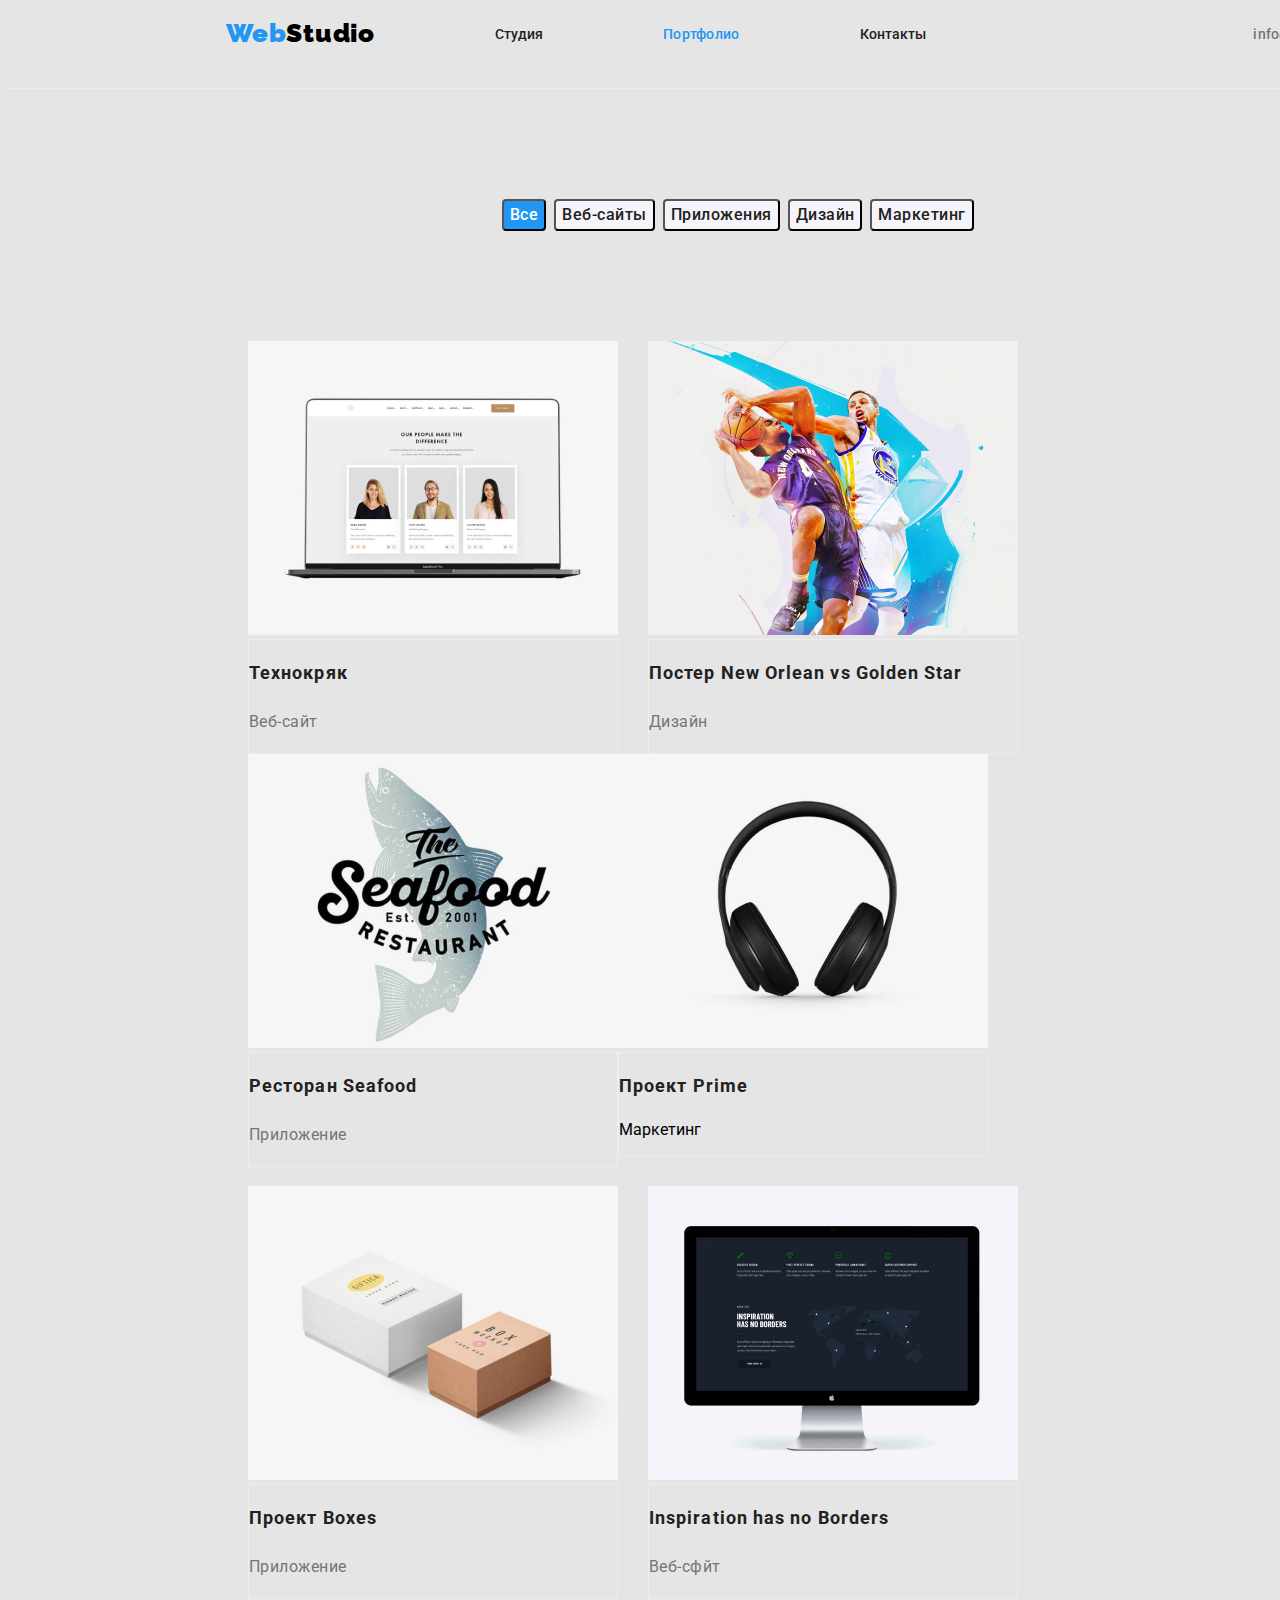
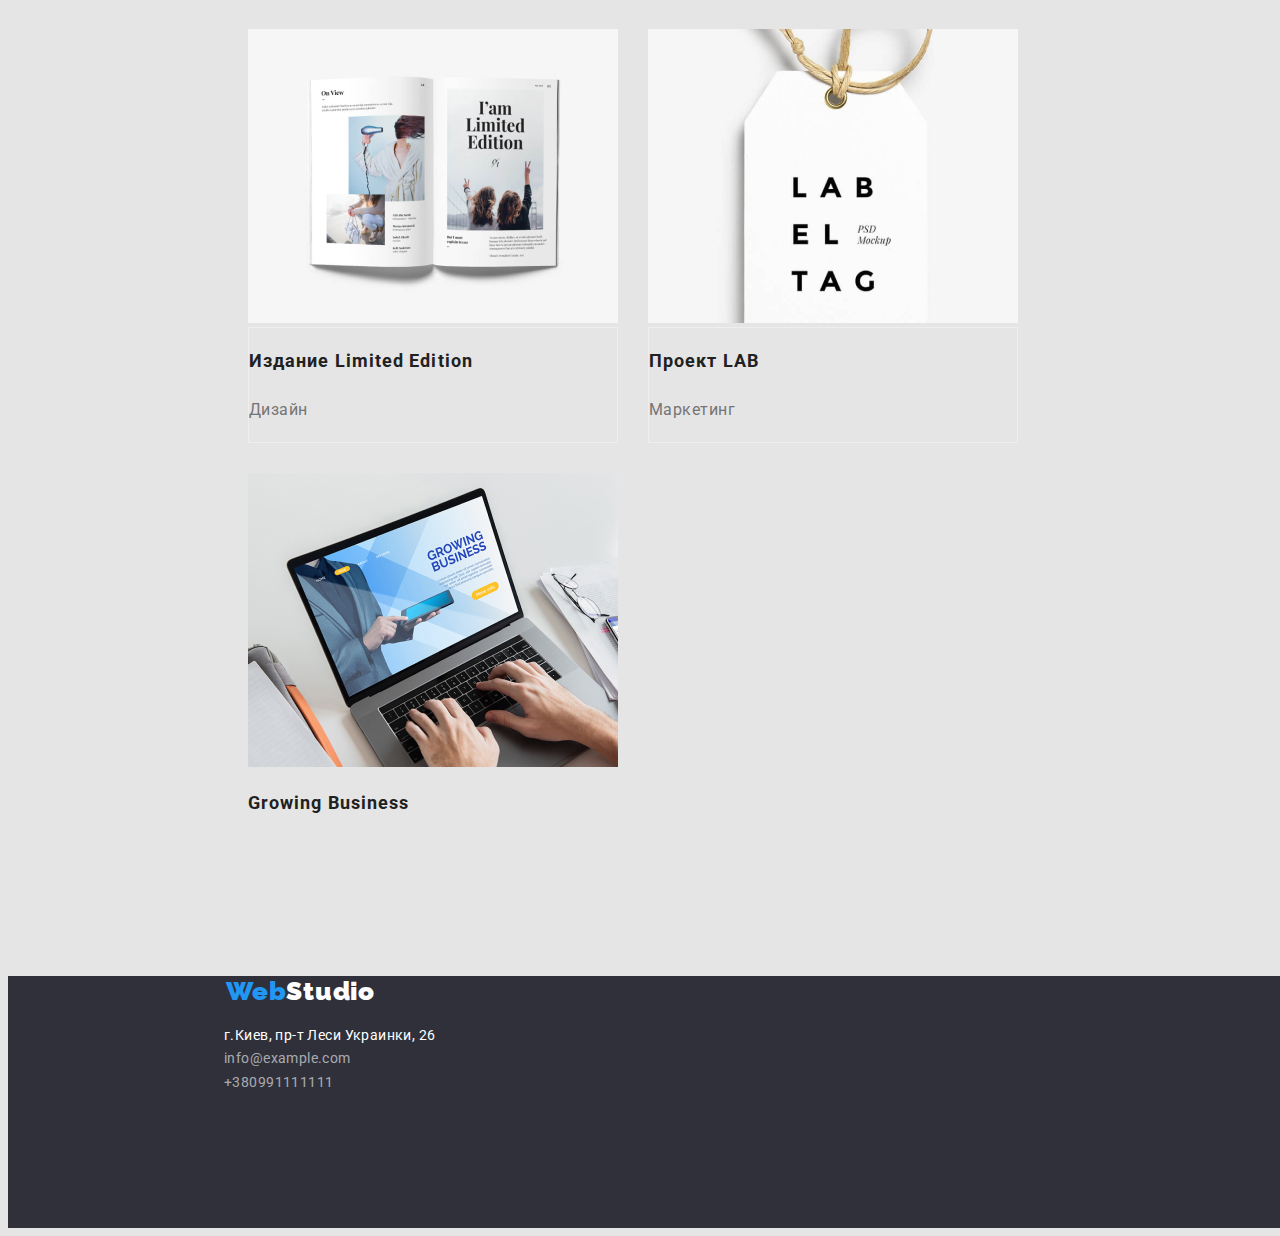
==== portfolio.html @ 3ad92742 "finish HW3" ====
<!DOCTYPE html>
<html lang="en">
<head>
    <meta charset="UTF-8">
    <meta http-equiv="X-UA-Compatible" content="IE=edge">
    <meta name="viewport" content="width=device-width, initial-scale=1.0">
    <title>portfolio</title>
    <link rel="stylesheet" href=https://cdnjs.com/libraries/modern-normalize> 
    <link rel="preconnect" href="https://fonts.gstatic.com">
    <link href="https://fonts.googleapis.com/css2?family=Raleway:wght@700&family=Roboto:wght@400;500;700;900&display=swap" rel="stylesheet">
    <link rel="stylesheet" href="css/style.css">
</head>
<body>
<header class="header-portfolio">
    <nav class="container main-nav">
    <a class="logo" href="index.html"> <span class="logo-blue">Web</span>Studio</a>
           
            <ul class="list">
                <li class="item"><a class="link" href="index.html">Студия</a>
                </li>
                <li class="item"><a class="link link-active" href="portfolio.html">Портфолио</a>
                </li>
                <li class="item"><a class="link" href="#">Контакты</a>
                </li>
            </ul>
            <ul class="contacts">
                <li class="item">
            <a class="link-grey" href="mailto:info@devstudio.com">info@devstudio.com</a><br>
        </li>
        <li class="item">
            <a class="link-grey" href="tel:+380961111111">+380961111111</a>
            </li>
            </ul>
        </nav>
</header>

<main>
 <section class="main-section">
        <ul class="btn-list">
            <li class="padding-item"><button class="btn-port-active" type="button">Все</button>
            </li>
            <li class="padding-item"><button class="btn-port" type="button">Веб-сайты</button>
            </li>
            <li class="padding-item"><button class="btn-port" type="button">Приложения</button>
            </li>
            <li class="padding-item"><button class="btn-port" type="button">Дизайн</button>
            </li>
            <li class="padding-item"><button class="btn-port" type="button">Маркетинг</button>
            </li>
        </ul>

        <!--Список однотипных элементов, фото с текстом-->
        <div class="flex-container">
        <ul class="flex-list">
            <li class="flex-item">
                <a href="#"><img src="images/project1.jpg" alt="Технокряк" width="370"></a>
                <div class="img-text">
                <h2 class="poster-name">Технокряк</h2>
                <p class="poster-desc">Веб-сайт</p>
              </div>
                </li>
            <li class="flex-item">
                <a href="#"><img src="images/project2.jpg" alt="Баскетбол" width="370"></a>
                 <div class="img-text">
                <h2 class="poster-name">Постер New Orlean vs Golden Star</h2>
                 <p class="poster-desc">Дизайн</p>
                </div> 
            </li>
            <li class="flex-item">
                <a href="#"><img src="images/project3.jpg" alt="Ресторан" width="370"></a>
                <div class="img-text">
                <h2 class="poster-name">Ресторан Seafood</h2>
                <p class="poster-desc">Приложение</p>
            </div>
            </li>
            <li class="flex-item">
                <a href="#"><img src="images/project4.jpg" alt="Прайм" width="370"></a>
               <div class="img-text">
                <h2 class="poster-name">Проект Prime</h2>
                <p clas="poster-desc">Маркетинг</p>
                </div>
            </li>
            <li class="flex-item">
                <a href="#"><img src="images/project5.jpg" alt="Ящики" width="370"></a>
                <div class="img-text">
                <h2 class="poster-name">Проект Boxes</h2>
                <p class="poster-desc">Приложение</p>
                </div>
            </li>
            <li class="flex-item">
                <a href="#"><img src="images/project6.jpg" alt="Вдохновление" width="370"></a>
                <div class="img-text">
                <h2 class="poster-name">Inspiration has no Borders</h2>
                <p class="poster-desc">Веб-сфйт</p>
                </div>
            </li>
            <li class="flex-item">
                <a href="#"><img src="images/project7.jpg" alt="Издание" width="370"></a>
                <div class="img-text">
                <h2 class="poster-name">Издание Limited Edition</h2>
                <p class="poster-desc">Дизайн</p>
                </div>
            </li>
            <li class="flex-item">
                <a href="#"><img src="images/project8.jpg" alt="Проект" width="370"></a>
                <div class="img-text">
                <h2 class="poster-name">Проект LAB</h2>
                <p class="poster-desc">Маркетинг</p>
            </div>
            </li>
            <li class="flex-item">
                <a href="#"><img src="images/project9.jpg" alt="Бизнес" width="370"></a>
                <div class="img-item">
                <h2 class="poster-name">Growing Business</h2>
            </div>
            </li>

        </ul>
        </div>
    </section>
</main>

<footer class="footer">
    <a class="logo" href="index.html"><span class="logo-blue">Web</span><span class="studio">Studio</span></a>
    <address>
    <ul class="footer-list">
        <li><a class="address" target="_blank" href="https://goo.gl/maps/M211C4r4D3SkxWqD8">г.Киев, пр-т Леси Украинки, 26</a></li>
        <li><a class="mail" href="mailto:info@example.com">info@example.com</a></li>
        <li><a class="tele" href="tel:+380991111111">+380991111111</a></li>
    </ul>
    </address>
</footer>
    
</body>
</html>
---- css/style.css ----
body {
   background: #e5e5e5; 
   color:black;
   font-family: Roboto;
}
.header, .header-portfolio {
   width: 1600px;
    height: 80px;
   left: 0;
   top: 0;
}
.main-nav {
   display: flex;
   align-items: center;
}
.container {
   
   width: 1600px;
}



.logo-blue {
font-family: Raleway;
color: #2196F3;
font-weight: 900;
font-size: 26px;
letter-spacing: 0.03em;
line-height: 1.2;
list-style: none;


}

.logo, .logo-footer {
font-family: Raleway;
color: black;
font-weight: 900;
font-size: 26px;
letter-spacing: 0.03em;
line-height: 1.2;
margin-left: 218px;
}
.logo-footer {
   padding-top: 60px;
}

/*стили для сылок*/

* li, a  {
   list-style: none;
   text-decoration: none;
}
.list {
   display: flex;
   
}
.list .item:not(:last-child) {
   margin-right: 40px;
}
.link {
   font-family: Roboto;
   font-style: normal;
   font-weight: 500;
   font-size: 14px;
   line-height: 16px;
   letter-spacing: 0,02em;
   color: #212121;
   padding-left: 80px;
}
.link-active {
   font-family: Roboto;
   font-style: normal;
   color: #2196F3;
   letter-spacing: 0.02em;
   font-weight: 500;
   font-size: 14px;
   list-style: none;
}
.link:hover {
   color: #2196F3;
}
.link-grey {
   font-family: Roboto;
   font-style: normal;
   font-weight: 500;
   color: #757575;
   letter-spacing: 0.02em;
   line-height: 1.2em;
   font-weight: 500;
   font-size: 14px;
   list-style: none;
   
}


.link-grey:hover {
   color: #2196F3;
   
}
.contacts {
   display: flex;
   margin-left: auto;
  
}
.contacts .item + .item {
   margin-left: 50px;
}

/*main section webstudio*/

.hero {
   background: #2F303A;
   
   width: 1600px;
   left: 0px;
   top: 80px;
}
.hero-text {
   font-weight: 900;
   color: #fff;
   letter-spacing: 0.06em;
   text-transform: uppercase;
   line-height: 1.4;
   text-align: center;
   font-weight: 900;
   font-size: 44px;
}
.button {
   background: #2196F3;
   color: #fff;
   padding: 0;
   margin-left: 700px;
   text-align: center;
   letter-spacing: 0.06em;
   line-height: 1.9;
   font-weight: 900;
   font-size: 16px;
   border-radius: 4px;
   
}
.button:hover {
   color:#2196F3;
}
//*middle section*//

.middle-section {
   width: 1200px;
   padding: 94px 94px;
    margin-left: 200px;;
   margin-right: 200px;
   
   
}
.hide-text {
   display: none;
}
.middle-list {
   display: flex;
   margin-left: 200px;
   margin-right: 200px;
   padding-top: 94px;
   padding-bottom: 94px;
}
.midle-list.item:not(:last-child) {
   margin-right: 30px;
}
.text-list {
   color: #212121;
   line-height: 1.1;
   letter-spacing: 0.03em;
   font-weight: 900;
   font-size: 14px;
   text-transform: uppercase;
}
.grey-text {
   color: #757575;
   line-height: 1.7;
   font-weight: 400;
   letter-spacing: 0.03em;
   font-size: 14px;
   text-align: left;
}
//*What we do section*//

.what-we-do {
   width: 1200px;
   padding-top: 94px;
   padding-bottom: 94px;
   margin-left: 200px;
   margin-right: 200px;
}
.what-we-do-list {
   display: flex;
   width: 1200px;
   margin-left: 200px;
   margin-right: 200px;
   
   
}
.item {
   margin-right: 30px;
}

.h2-description {
   color: #212121;
   text-align: center;
   line-height: 1.2;
   letter-spacing: 0.03em;
   font-weight: 900;
   font-size: 36px;
   padding-top: 94px;
}
/*our team*/

.our-team {
   background: #f5f4f5;
   width: 1600px;
   margin: 0;
   padding-top: 94px;
   padding-bottom: 94px;
}
.h2-description {
   padding-bottom: 50px;
}
.last-list {
   display: flex;
   width: 1200px;
   margin-left: 200px;
   margin-right: 200px;
   padding-bottom: 94px;
   padding-top: 94px; 
}
.worker-name {
   color: #212121;
   text-align: center;
   line-height: 1.2;
   letter-spacing: 0.03em;
   font-weight: 500;
   font-size: 16px;
}
.grey-prof {
   color:#757575;
   font-weight: 400;
   text-align: center;
   line-height: 1.2;
   letter-spacing: 0.03em;
   font-size: 16px;
}

/*footer*/

.footer {
 background: #2F303a;
 padding-left: 0;
 width: 1600px;
 height: 252px;
}
   
   .footer-list {
      width: 230px;
      padding-left: 216px;
 }

.logo-footer {
   padding-top: 60px;
}
 .studio {
    padding-top: 60px;
   color: #fff;
}
.address {
   font-family: Roboto;
   font-style: normal;
   font-weight: 400;
   color: #fff;
   line-height: 1.7;
   letter-spacing: 0.03em;
   font-size: 14px;
}
.mail {
   font-family: Roboto;
   font-style: normal;
   font-weight: 400;
   font-size: 14px;
   line-height: 1.7;
   letter-spacing: 0.03em;
   color: rgba(255, 255, 255, 0.6);
}
.tele {
      font-family: Roboto;
      font-style: normal;
      font-weight: 400;
      font-size: 14px;
      line-height: 1.7;
      letter-spacing: 0.03em;
      color: rgba(255, 255, 255, 0.6);
   }
.address:hover, .mail:hover, .tele:hover {
   color:#2196F3;
}

 

/*Portfolio styles*/

.header-portfolio {
   width: 1600px;
   border-bottom: 1px solid #ECECEC;
}

//*Main section*//

.main-section {
   width: 1200px;
   padding-left: 200px;
   padding-right: 200px;
   padding-top: 94px;
   margin-left: auto;
   margin-right: auto;
}
.btn-list {
   display: flex;
   width: 611px;
   padding-top: 94px;
   padding-left: 494px;
  
}
   
.padding-item {
   margin-right: 8px;
   
   
}
   
.btn-port {
   font-family: Roboto;
   font-style: normal;
   background: #F5F4FA;
   color: #212121;
   font-weight: 500;
   font-size: 16px;
   line-height: 1.6;
   text-align: center;
   letter-spacing: 0.03em;
   border-radius: 4px;
   border-collapse: collapse;
   cursor: pointer;
}

.btn-port:hover {
   background: #2196F3;
   color:#fff;
   cursor: pointer;
}
   
.btn-port-active {
   font-family: Roboto;
   font-style: normal;
   background: #2196F3;
   color: #fff;
   text-align: center;
   font-style: normal;
   font-weight: 500;
   font-size: 16px;
   line-height: 1.6;
   letter-spacing: 0.03em;
   border-radius: 4px;
   border-collapse: collapse;
   cursor: pointer;
}

//*flex-container*//

.flex-container {
   width: 1200 px;
   padding-top: 94px;
   padding-bottom: 94px;
   margin-left: auto;
   margin-right: auto;
}
.flex-list {
   display: flex;
   flex-wrap: wrap;
   padding-top: 94px;
   padding-bottom: 94px;
   margin-left: 200px;
   
}
   

.flex-item {
   margin-right: 30px;
   margin-bottom: 30px;

}
.flex-item:nth-child(3n) {
   margin-right: 0;
}
.flex-item:nth-child(-n + 3) {
   margin-bottom: 0;
}
.img-text {
   border: 1px solid #EEE;
   padding-top: 0;
}
.poster-name {
   font-family: Roboto;
   font-weight: bold;
   font-size: 18px;
   line-height: 2;
   letter-spacing: 0.06em;
   color: #212121;
}
.poster-desc {
   font-family: Roboto;
   font-weight: normal;
   font-size: 16px;
   line-height: 1.9;
   letter-spacing: 0.03em;
   color: #757575;
}
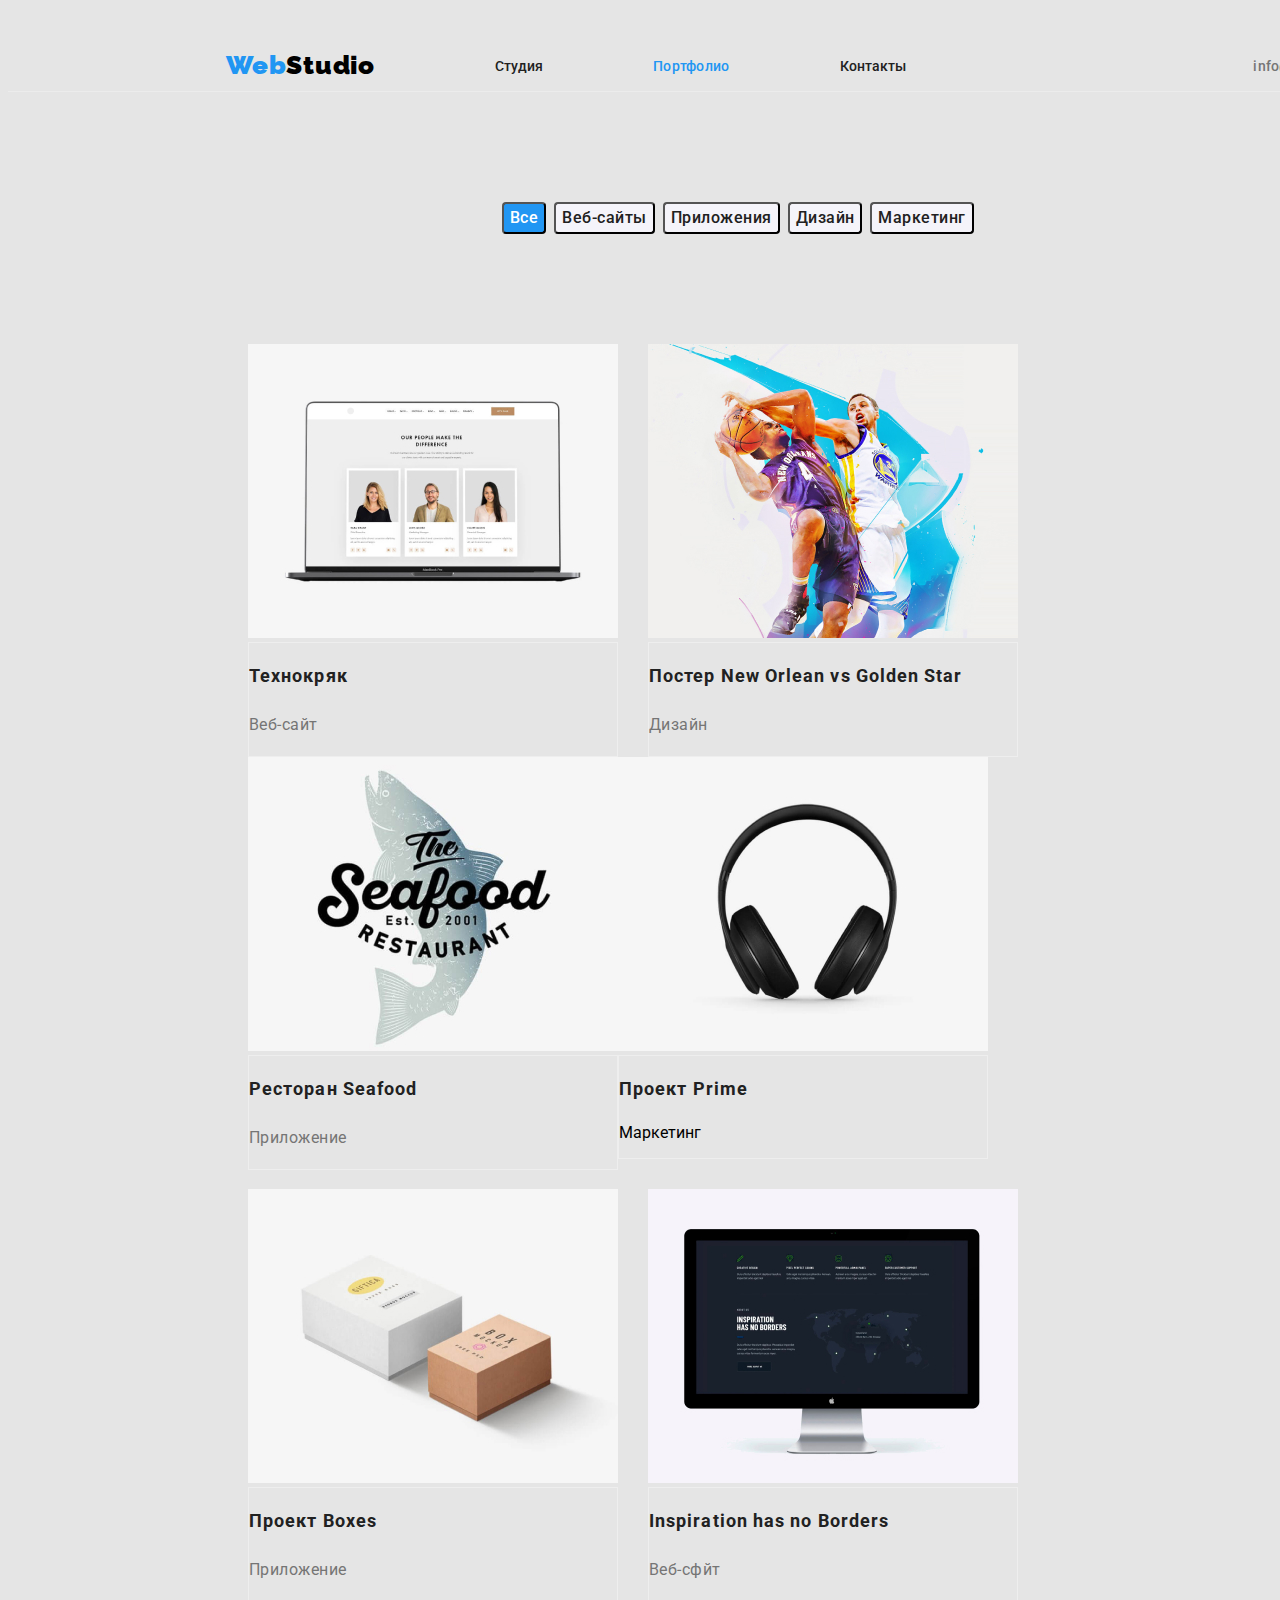
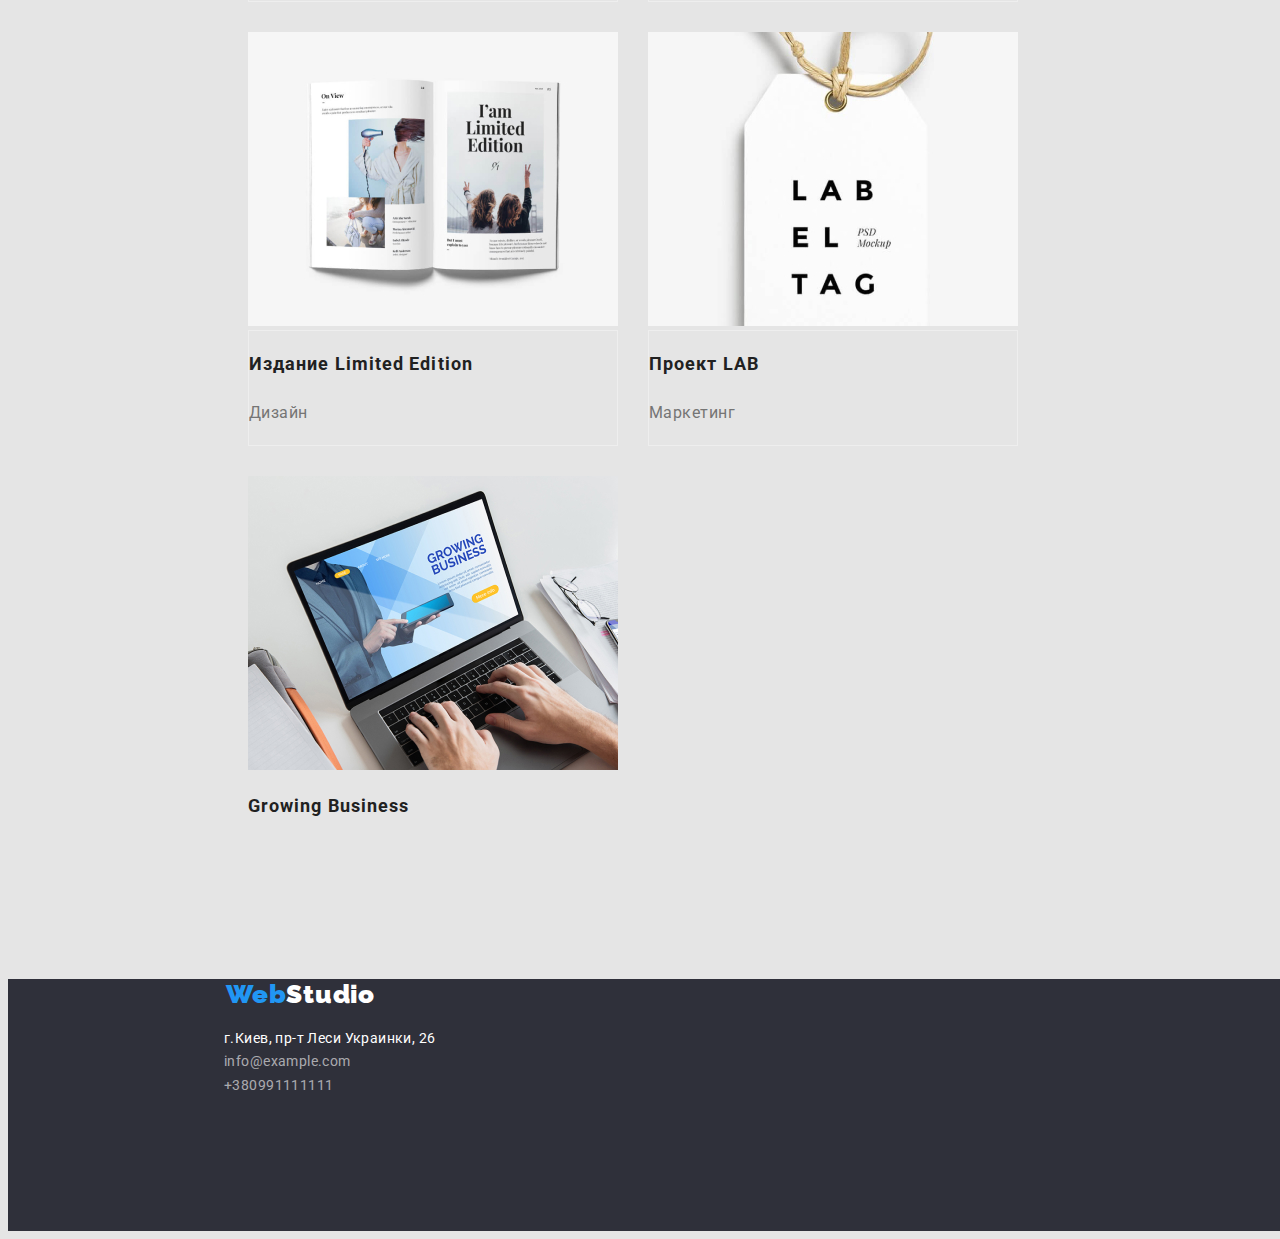
==== commit 3b789b20: "nnnnn" ====
--- a/portfolio.html
+++ b/portfolio.html
@@ -12,6 +12,7 @@
 </head>
 <body>
 <header class="header-portfolio">
+    <div class="header-port">
     <nav class="container main-nav">
     <a class="logo" href="index.html"> <span class="logo-blue">Web</span>Studio</a>
            
@@ -32,6 +33,7 @@
             </li>
             </ul>
         </nav>
+    </div>
 </header>
 
 <main>
--- a/css/style.css
+++ b/css/style.css
@@ -1,18 +1,36 @@
-
+* {
+   box-sizing: border-box;
+}
+*, *::before, *::after {
+   box-sizing: inherit;
+}
+:root {
+   --blue-color: #2196f3;
+   --text-descr: #757575;
+   --text-headers: #212121;
+   --primary-white-color: #ffffff;
+   --background-main-color: #2f303a;
+   --background-gray-color: #f5f4fa;
+}
 body {
    background: #e5e5e5; 
    color:black;
    font-family: Roboto;
 }
-.header, .header-portfolio {
+
+   
+.header-port {
    width: 1600px;
-    height: 80px;
    left: 0;
    top: 0;
+
+
 }
 .main-nav {
    display: flex;
    align-items: center;
+   padding-top: 32px;
+   
 }
 .container {
    
@@ -29,8 +47,6 @@
 letter-spacing: 0.03em;
 line-height: 1.2;
 list-style: none;
-
-
 }
 
 .logo, .logo-footer {
@@ -54,11 +70,9 @@
 }
 .list {
    display: flex;
-   
-}
-.list .item:not(:last-child) {
-   margin-right: 40px;
-}
+   }
+
+
 .link {
    font-family: Roboto;
    font-style: normal;
@@ -102,7 +116,6 @@
 .contacts {
    display: flex;
    margin-left: auto;
-  
 }
 .contacts .item + .item {
    margin-left: 50px;
@@ -112,37 +125,45 @@
 
 .hero {
    background: #2F303A;
-   
    width: 1600px;
-   left: 0px;
-   top: 80px;
-}
-.hero-text {
+}
+.hero-box {
+   with: 1600px;
+}
+ .hero .hero-text {
    font-weight: 900;
    color: #fff;
    letter-spacing: 0.06em;
    text-transform: uppercase;
    line-height: 1.4;
    text-align: center;
-   font-weight: 900;
    font-size: 44px;
-}
-.button {
-   background: #2196F3;
-   color: #fff;
-   padding: 0;
-   margin-left: 700px;
-   text-align: center;
+   margin-top: 0;
+   margin-bottom: 30px;
+   padding-left: 256px;
+   padding-right: 256px;
+   padding-top: 221px;
+}
+ .hero .button {
+   font-family: Roboto;
+   font-weight: 700;
+   text-align: center;
+   padding: 10px 32px;
+   font-size: 16px;
+    line-height: 1.88;
+    background-color: #2196F3;
+    color: #fff;
+   box-shadow: 0px 4px 4px rgba(0 0 0 / 15%);
+   border-radius: 4px;
    letter-spacing: 0.06em;
-   line-height: 1.9;
-   font-weight: 900;
-   font-size: 16px;
-   border-radius: 4px;
-   
-}
-.button:hover {
-   color:#2196F3;
-}
+   cursor: pointer;
+}
+
+
+button, button:active, button:focus {
+   outline: none;
+}
+
 //*middle section*//
 
 .middle-section {
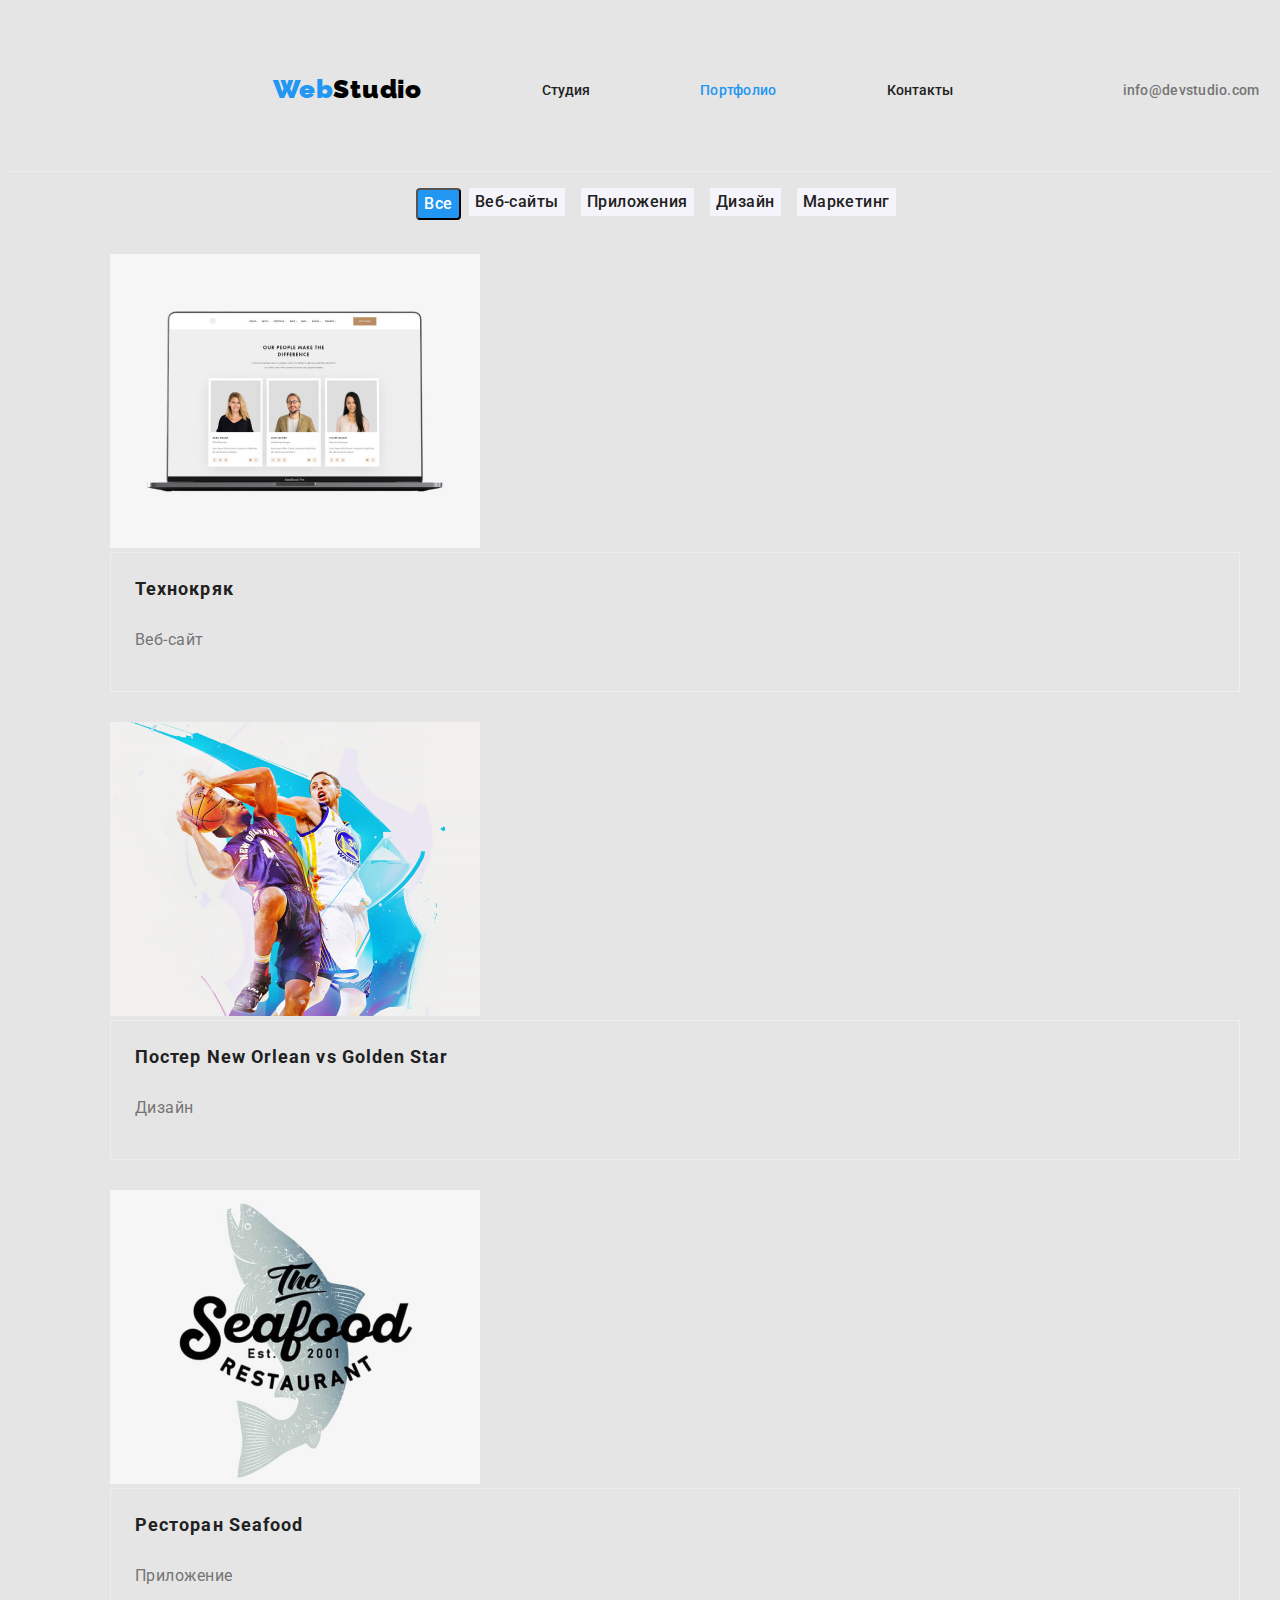
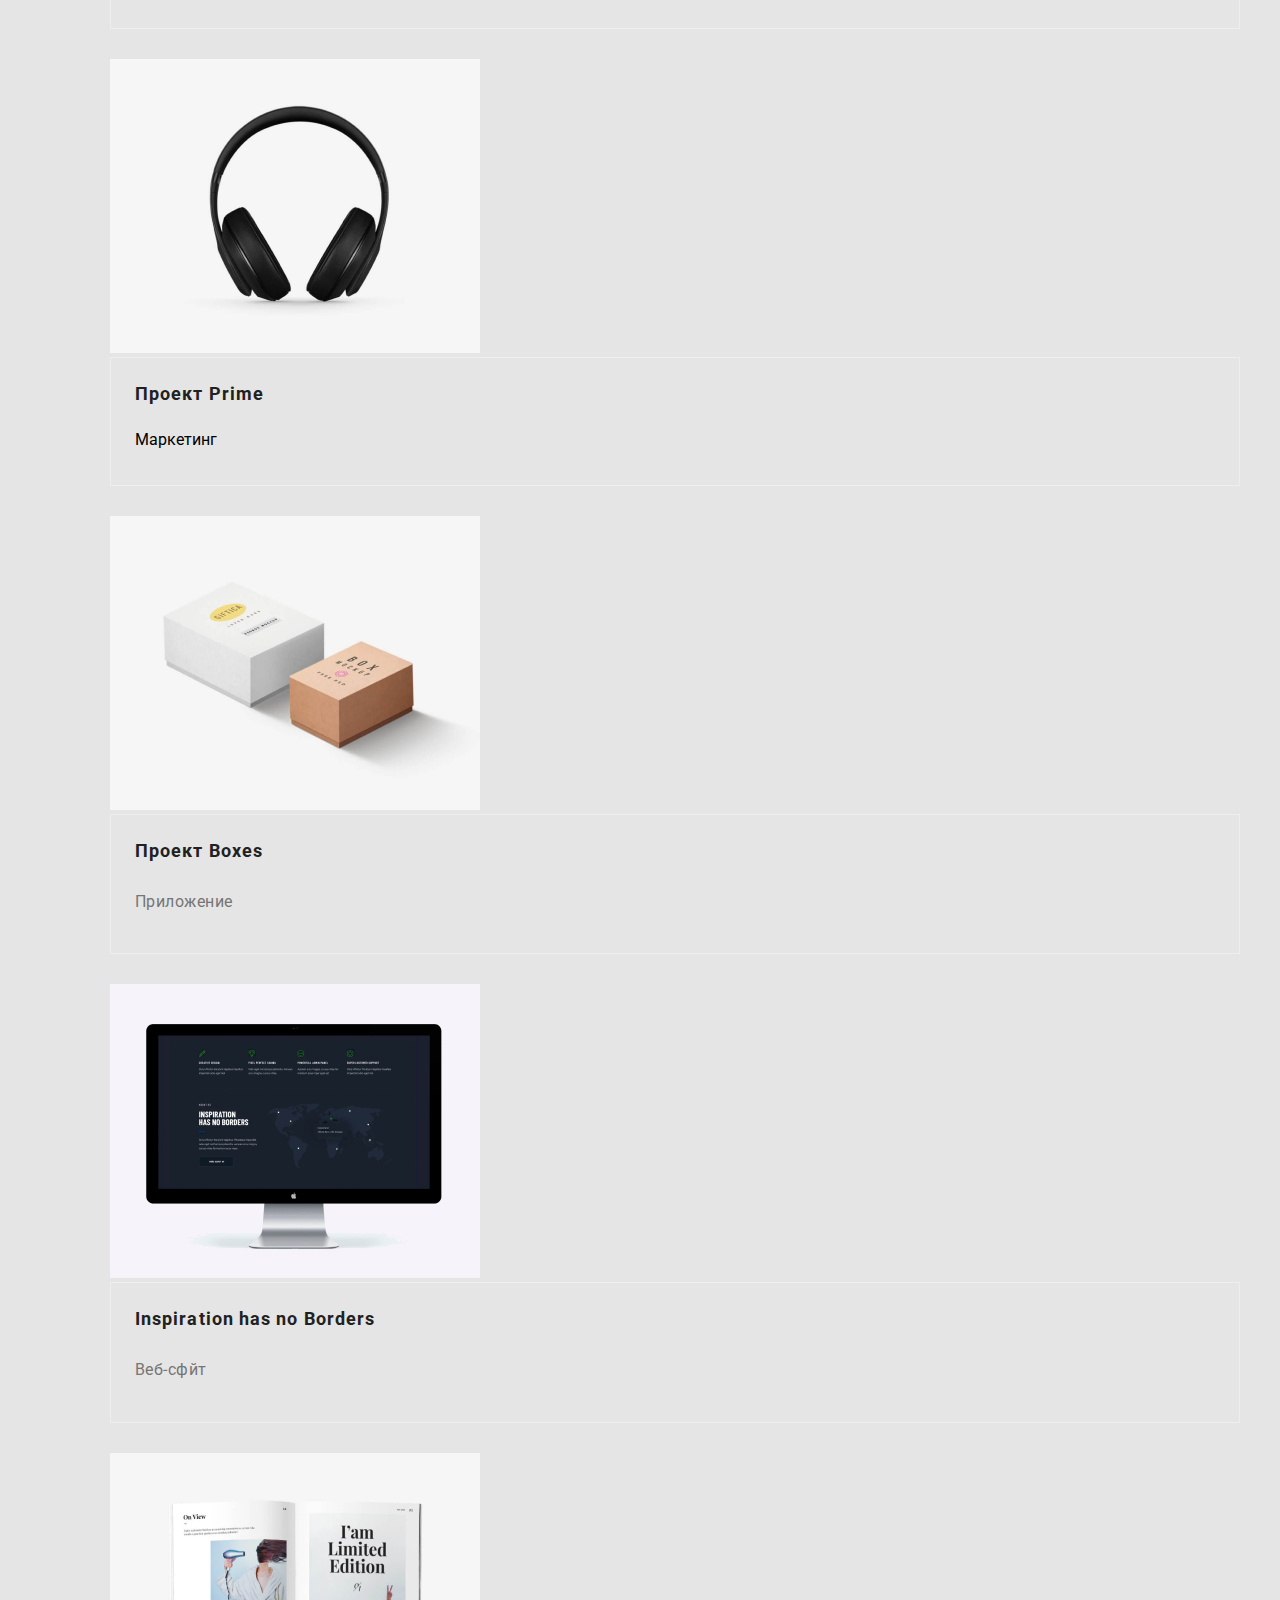
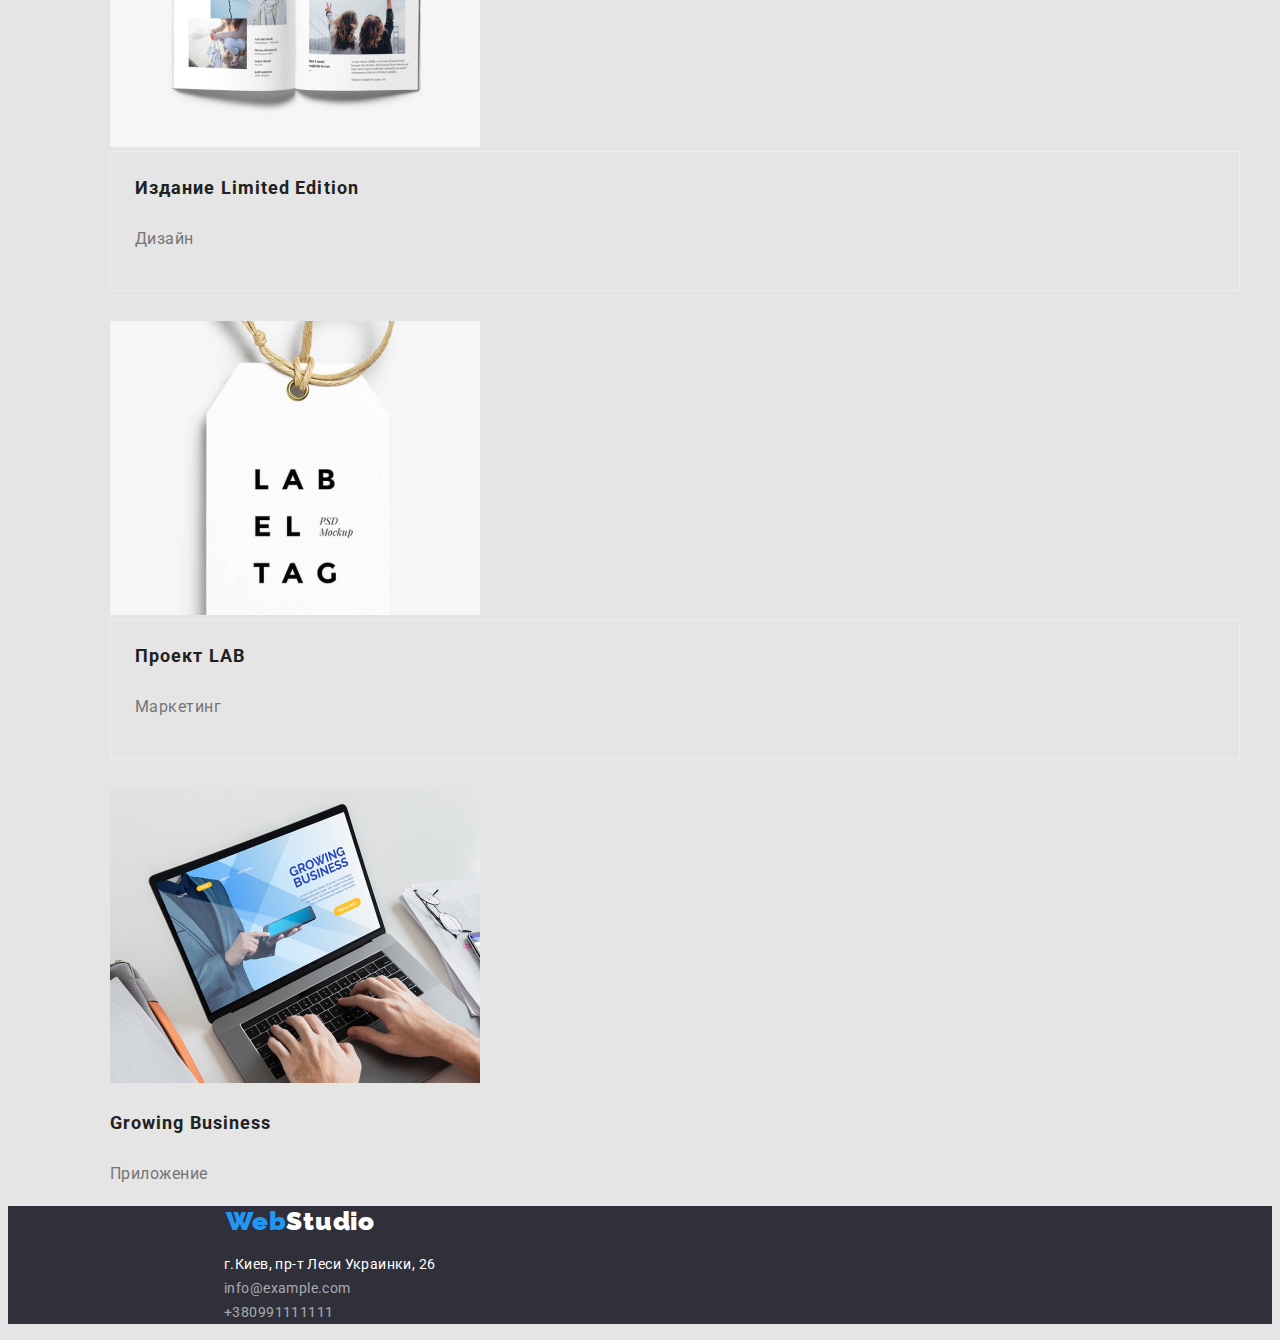
==== commit 2874bc7e: "almost finish" ====
--- a/portfolio.html
+++ b/portfolio.html
@@ -11,12 +11,14 @@
     <link rel="stylesheet" href="css/style.css">
 </head>
 <body>
-<header class="header-portfolio">
-    <div class="header-port">
-    <nav class="container main-nav">
-    <a class="logo" href="index.html"> <span class="logo-blue">Web</span>Studio</a>
-           
-            <ul class="list">
+
+</head>
+<body>
+    <header class="header">
+        <div class="container header-port">
+        <a class="logo" href="index.html"><span class="logo-blue">Web</span>Studio</a>
+        <nav class="main-nav">
+            <ul class="list-container">
                 <li class="item"><a class="link" href="index.html">Студия</a>
                 </li>
                 <li class="item"><a class="link link-active" href="portfolio.html">Портфолио</a>
@@ -24,20 +26,23 @@
                 <li class="item"><a class="link" href="#">Контакты</a>
                 </li>
             </ul>
-            <ul class="contacts">
-                <li class="item">
-            <a class="link-grey" href="mailto:info@devstudio.com">info@devstudio.com</a><br>
-        </li>
-        <li class="item">
-            <a class="link-grey" href="tel:+380961111111">+380961111111</a>
-            </li>
+            </nav>
+        
+         <ul class="contacts">
+            <li class="item">
+        <a class="link link-grey" href="mailto:info@devstudio.com">info@devstudio.com</a><br>
+    </li>
+    <li class="item">
+        <a class="link-grey" href="tel:+380961111111">+380961111111</a>
+         </li>
             </ul>
-        </nav>
-    </div>
-</header>
+     </div>
+ </header>
+     
 
 <main>
  <section class="main-section">
+     <div class="container">
         <ul class="btn-list">
             <li class="padding-item"><button class="btn-port-active" type="button">Все</button>
             </li>
@@ -52,72 +57,74 @@
         </ul>
 
         <!--Список однотипных элементов, фото с текстом-->
-        <div class="flex-container">
-        <ul class="flex-list">
+        
+    <ul class="flex-list">
             <li class="flex-item">
                 <a href="#"><img src="images/project1.jpg" alt="Технокряк" width="370"></a>
                 <div class="img-text">
-                <h2 class="poster-name">Технокряк</h2>
+                <h3 class="poster-name">Технокряк</h3>
                 <p class="poster-desc">Веб-сайт</p>
               </div>
                 </li>
             <li class="flex-item">
                 <a href="#"><img src="images/project2.jpg" alt="Баскетбол" width="370"></a>
                  <div class="img-text">
-                <h2 class="poster-name">Постер New Orlean vs Golden Star</h2>
+                <h3 class="poster-name">Постер New Orlean vs Golden Star</h3>
                  <p class="poster-desc">Дизайн</p>
                 </div> 
             </li>
             <li class="flex-item">
                 <a href="#"><img src="images/project3.jpg" alt="Ресторан" width="370"></a>
                 <div class="img-text">
-                <h2 class="poster-name">Ресторан Seafood</h2>
+                <h3 class="poster-name">Ресторан Seafood</h3>
                 <p class="poster-desc">Приложение</p>
             </div>
             </li>
             <li class="flex-item">
                 <a href="#"><img src="images/project4.jpg" alt="Прайм" width="370"></a>
                <div class="img-text">
-                <h2 class="poster-name">Проект Prime</h2>
+                <h3 class="poster-name">Проект Prime</h3>
                 <p clas="poster-desc">Маркетинг</p>
                 </div>
             </li>
             <li class="flex-item">
                 <a href="#"><img src="images/project5.jpg" alt="Ящики" width="370"></a>
                 <div class="img-text">
-                <h2 class="poster-name">Проект Boxes</h2>
+                <h3 class="poster-name">Проект Boxes</h3>
                 <p class="poster-desc">Приложение</p>
                 </div>
             </li>
             <li class="flex-item">
                 <a href="#"><img src="images/project6.jpg" alt="Вдохновление" width="370"></a>
                 <div class="img-text">
-                <h2 class="poster-name">Inspiration has no Borders</h2>
+                <h3 class="poster-name">Inspiration has no Borders</h3>
                 <p class="poster-desc">Веб-сфйт</p>
                 </div>
             </li>
             <li class="flex-item">
                 <a href="#"><img src="images/project7.jpg" alt="Издание" width="370"></a>
                 <div class="img-text">
-                <h2 class="poster-name">Издание Limited Edition</h2>
+                <h3 class="poster-name">Издание Limited Edition</h3>
                 <p class="poster-desc">Дизайн</p>
                 </div>
             </li>
             <li class="flex-item">
                 <a href="#"><img src="images/project8.jpg" alt="Проект" width="370"></a>
                 <div class="img-text">
-                <h2 class="poster-name">Проект LAB</h2>
+                <h3 class="poster-name">Проект LAB</h3>
                 <p class="poster-desc">Маркетинг</p>
             </div>
             </li>
             <li class="flex-item">
                 <a href="#"><img src="images/project9.jpg" alt="Бизнес" width="370"></a>
                 <div class="img-item">
-                <h2 class="poster-name">Growing Business</h2>
+                <h3 class="poster-name">Growing Business</h3>
+                <p class="poster-desc">Приложение</p>
             </div>
             </li>
 
         </ul>
+        
         </div>
     </section>
 </main>
--- a/css/style.css
+++ b/css/style.css
@@ -4,13 +4,32 @@
 *, *::before, *::after {
    box-sizing: inherit;
 }
-:root {
-   --blue-color: #2196f3;
-   --text-descr: #757575;
-   --text-headers: #212121;
-   --primary-white-color: #ffffff;
-   --background-main-color: #2f303a;
-   --background-gray-color: #f5f4fa;
+
+   :root {
+      --title-color: #212121;
+      --text-color: #757575;
+      --color-button: #ffff;
+      --primary-background: #2F303A;
+      --color-link-title: #2196f3;
+      --background-button: #2196f3;
+      --main-title-color: #ffff;
+      --our-team-background: #F5F4FA;
+      --address-text-color: #ffff;
+      --color-link-footer: #ffff;
+      --company-text-color: #000000;
+      --background-portfolio-button: #F5F4FA;
+  }
+
+}
+h1,
+h2,
+h3,
+h4,
+h5,
+h6,
+p {
+   margin-top: 0;
+   margin-bottom: o;
 }
 body {
    background: #e5e5e5; 
@@ -19,23 +38,34 @@
 }
 
    
+.header {
+   box-sizing: border-box;
+   border-bottom: 1px solid #ECECEC;
+   padding-top: 24px;
+   padding-bottom: 24px;
+}
 .header-port {
-   width: 1600px;
-   left: 0;
-   top: 0;
-
-
+   display: flex;
+   align-items: center;
+}
+.container {
+   max-width: 1200px;
+   margin-left: auto;
+   margin-right: auto;
+   padding-left: 15px;
+   padding-right: 15px;
 }
 .main-nav {
    display: flex;
-   align-items: center;
-   padding-top: 32px;
-   
-}
-.container {
-   
-   width: 1600px;
-}
+   margin-top: 32px;
+   margin-bottom: 32px;
+}
+.list-container {
+   display: flex;
+   padding-right: 20px;
+}
+
+
 
 
 
@@ -113,51 +143,59 @@
    color: #2196F3;
    
 }
+
 .contacts {
    display: flex;
    margin-left: auto;
-}
-.contacts .item + .item {
-   margin-left: 50px;
-}
+   margin-top: 32px;
+   margin-bottom: 32px;
+}
+
+
 
 /*main section webstudio*/
 
 .hero {
-   background: #2F303A;
-   width: 1600px;
+   background: var(--primary-background);
+   text-align: center;
+   padding-top: 94px;
+   padding-bottom: 94px;
+   display: block;
 }
 .hero-box {
-   with: 1600px;
-}
- .hero .hero-text {
+   max-width: 1200px;
+   margin-left: auto;
+   margin-right: auto;
+   padding-left: 15px;
+   padding-right: 15px;
+}
+ .hero-text {
    font-weight: 900;
-   color: #fff;
+   font-size: 44px;
+   line-height: 1.65;
+   text-align: center;
    letter-spacing: 0.06em;
    text-transform: uppercase;
-   line-height: 1.4;
-   text-align: center;
-   font-size: 44px;
-   margin-top: 0;
-   margin-bottom: 30px;
-   padding-left: 256px;
-   padding-right: 256px;
-   padding-top: 221px;
-}
- .hero .button {
-   font-family: Roboto;
-   font-weight: 700;
-   text-align: center;
-   padding: 10px 32px;
-   font-size: 16px;
-    line-height: 1.88;
-    background-color: #2196F3;
-    color: #fff;
-   box-shadow: 0px 4px 4px rgba(0 0 0 / 15%);
-   border-radius: 4px;
+   color: var(--main-title-color);
+}
+.hero-text-section {
+   margin-top: 200px;
+}
+ .button {
+   background: var(--background-button);
+   cursor: pointer;
+   font-family: inherit;
+   font-weight: bold;
+   font-size: 16px;
+   line-height: 1.87;
+   text-align: center;
    letter-spacing: 0.06em;
-   cursor: pointer;
-}
+   color: var(--color-button);
+ }
+.button-section {
+   margin-bottom: 200px;
+}
+ 
 
 
 button, button:active, button:focus {
@@ -166,25 +204,31 @@
 
 //*middle section*//
 
-.middle-section {
-   width: 1200px;
-   padding: 94px 94px;
-    margin-left: 200px;;
-   margin-right: 200px;
-   
-   
+.section {
+   padding-top: 94px;
+   padding-bottom: 94px;
+}
+.midd-section {
+   display: flex;
+   justify-content: center;
+}
+.container {
+   max-width: 1200px;
+   margin-left: auto;
+   margin-right: auto;
+   padding-left: 15px;
+   padding-right: 15px;
 }
 .hide-text {
    display: none;
 }
 .middle-list {
    display: flex;
-   margin-left: 200px;
-   margin-right: 200px;
-   padding-top: 94px;
-   padding-bottom: 94px;
 }
 .midle-list.item:not(:last-child) {
+   margin-right: 30px;
+}
+.item {
    margin-right: 30px;
 }
 .text-list {
@@ -205,56 +249,58 @@
 }
 //*What we do section*//
 
-.what-we-do {
-   width: 1200px;
+.section {
    padding-top: 94px;
    padding-bottom: 94px;
-   margin-left: 200px;
-   margin-right: 200px;
+}
+.section-description {
+   font-weight: bold;
+    font-size: 36px;
+    line-height: 42px;
+    text-align: center;
+    letter-spacing: 0.03em;
+    color: color: var(--title-color);
+    margin-bottom: 50px;
+}
+.what-we-do-description {
+   display: flex;
+   justify-content: center;
+}
+.container {
+   max-width: 1200px;
+    margin-left: auto;
+    margin-right: auto;
+    padding-left: 15px;
+    padding-right: 15px;
 }
 .what-we-do-list {
    display: flex;
-   width: 1200px;
-   margin-left: 200px;
-   margin-right: 200px;
-   
-   
-}
-.item {
-   margin-right: 30px;
-}
-
-.h2-description {
-   color: #212121;
-   text-align: center;
-   line-height: 1.2;
-   letter-spacing: 0.03em;
-   font-weight: 900;
-   font-size: 36px;
-   padding-top: 94px;
-}
+   align-items: center;
+}
+
 /*our team*/
 
-.our-team {
-   background: #f5f4f5;
-   width: 1600px;
-   margin: 0;
+.our-team-section {
+   background: var(--our-team-background);
    padding-top: 94px;
    padding-bottom: 94px;
 }
-.h2-description {
-   padding-bottom: 50px;
-}
+.our-team-container {
+   max-width: 1200px;
+   margin-left: auto;
+   margin-right: auto;
+   padding-left: 15px;
+   padding-right: 15px;
+   display: flex;
+   justify-content: center;
+}
+
 .last-list {
    display: flex;
-   width: 1200px;
-   margin-left: 200px;
-   margin-right: 200px;
-   padding-bottom: 94px;
-   padding-top: 94px; 
+   
 }
 .worker-name {
-   color: #212121;
+  color: #212121;
    text-align: center;
    line-height: 1.2;
    letter-spacing: 0.03em;
@@ -262,22 +308,24 @@
    font-size: 16px;
 }
 .grey-prof {
-   color:#757575;
-   font-weight: 400;
-   text-align: center;
-   line-height: 1.2;
-   letter-spacing: 0.03em;
-   font-size: 16px;
+   font-size: 16px;
+   line-height: 1.18;
+   text-align: center;
+   letter-spacing: 0.03em;
+   color: #757575;
 }
 
 /*footer*/
 
 .footer {
  background: #2F303a;
- padding-left: 0;
- width: 1600px;
- height: 252px;
-}
+}
+.footer-div {
+   padding-top: 60px;
+    padding-bottom: 60px;
+    padding-left: 215px;
+}
+
    
    .footer-list {
       width: 230px;
@@ -326,48 +374,40 @@
 
 /*Portfolio styles*/
 
-.header-portfolio {
-   width: 1600px;
-   border-bottom: 1px solid #ECECEC;
-}
+
 
 //*Main section*//
 
 .main-section {
-   width: 1200px;
-   padding-left: 200px;
-   padding-right: 200px;
    padding-top: 94px;
-   margin-left: auto;
-   margin-right: auto;
+   padding-bottom: 94px;
 }
 .btn-list {
    display: flex;
-   width: 611px;
-   padding-top: 94px;
-   padding-left: 494px;
+    justify-content: center;
+    margin-bottom: 34px;
   
 }
    
-.padding-item {
+.padding-item:not(:last-child) {
    margin-right: 8px;
-   
-   
 }
    
 .btn-port {
-   font-family: Roboto;
-   font-style: normal;
-   background: #F5F4FA;
-   color: #212121;
-   font-weight: 500;
-   font-size: 16px;
-   line-height: 1.6;
-   text-align: center;
-   letter-spacing: 0.03em;
-   border-radius: 4px;
-   border-collapse: collapse;
+   font-family: inherit;
+   background: var(--background-portfolio-button);
    cursor: pointer;
+   font-weight: 500;
+   font-size: 16px;
+   line-height: 1.62;
+   letter-spacing: 0.03em;
+   border: 0;
+   margin-right: 8px;
+   color: var(--title-color);
+}
+.btn-port-active {
+   background: var(--background-button);
+    color: var(--color-button);
 }
 
 .btn-port:hover {
@@ -392,36 +432,28 @@
    cursor: pointer;
 }
 
-//*flex-container*//
-
-.flex-container {
-   width: 1200 px;
-   padding-top: 94px;
-   padding-bottom: 94px;
-   margin-left: auto;
-   margin-right: auto;
-}
+//*flex-list cardset container*//
+
 .flex-list {
-   display: flex;
-   flex-wrap: wrap;
-   padding-top: 94px;
-   padding-bottom: 94px;
-   margin-left: 200px;
-   
-}
-   
-
-.flex-item {
-   margin-right: 30px;
-   margin-bottom: 30px;
-
-}
-.flex-item:nth-child(3n) {
-   margin-right: 0;
-}
-.flex-item:nth-child(-n + 3) {
-   margin-bottom: 0;
-}
+   padding: 0;
+    margin: 0;
+    display: flex;
+    flex-wrap: wrap;
+    margin-left: -30px;
+    margin-top: -30px;
+}
+.flex-list > .flex-item {
+   flex basis: calc(100% / 3 30px);
+   margin-left: 30px;
+    margin-top: 30px;
+}
+.img-text {
+   padding: 20px 24px;
+    border: 1px solid #eeeeee;
+    border-top: 0;
+}
+
+
 .img-text {
    border: 1px solid #EEE;
    padding-top: 0;
@@ -441,4 +473,4 @@
    line-height: 1.9;
    letter-spacing: 0.03em;
    color: #757575;
-}+}
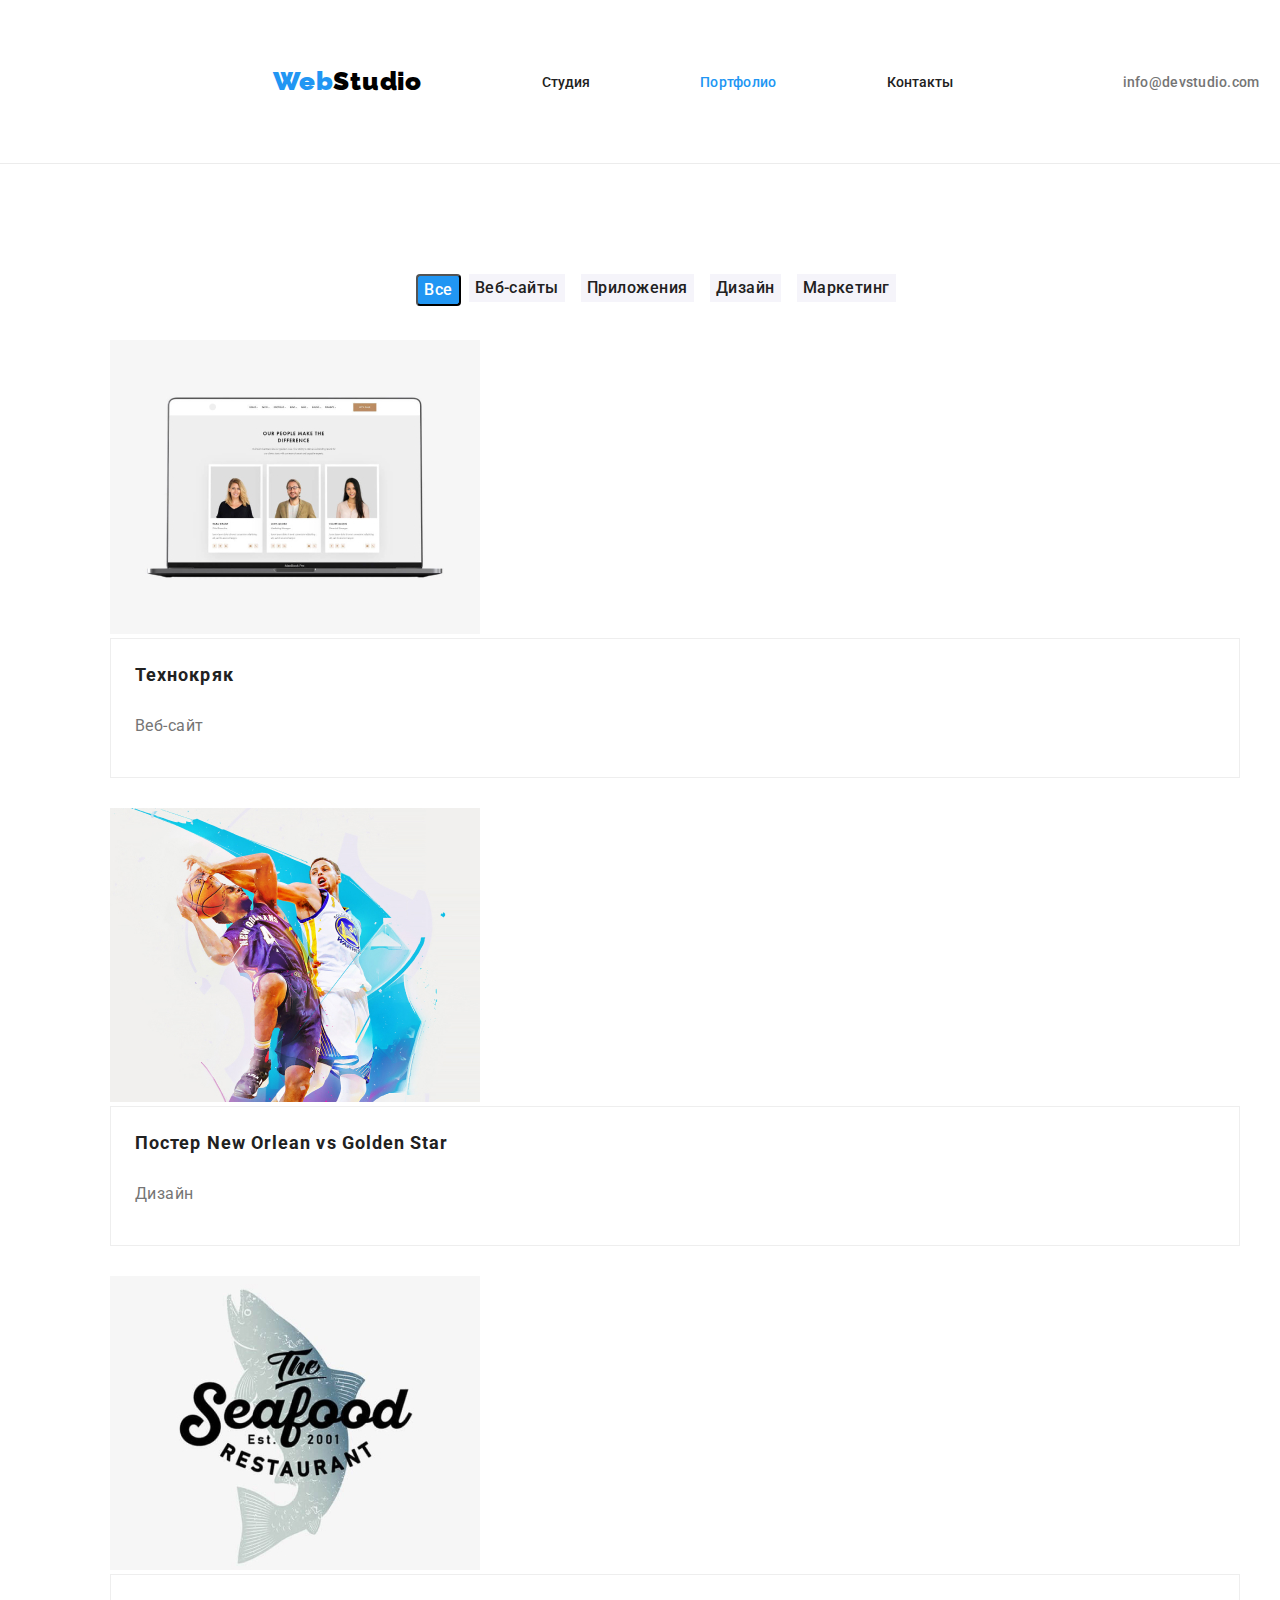
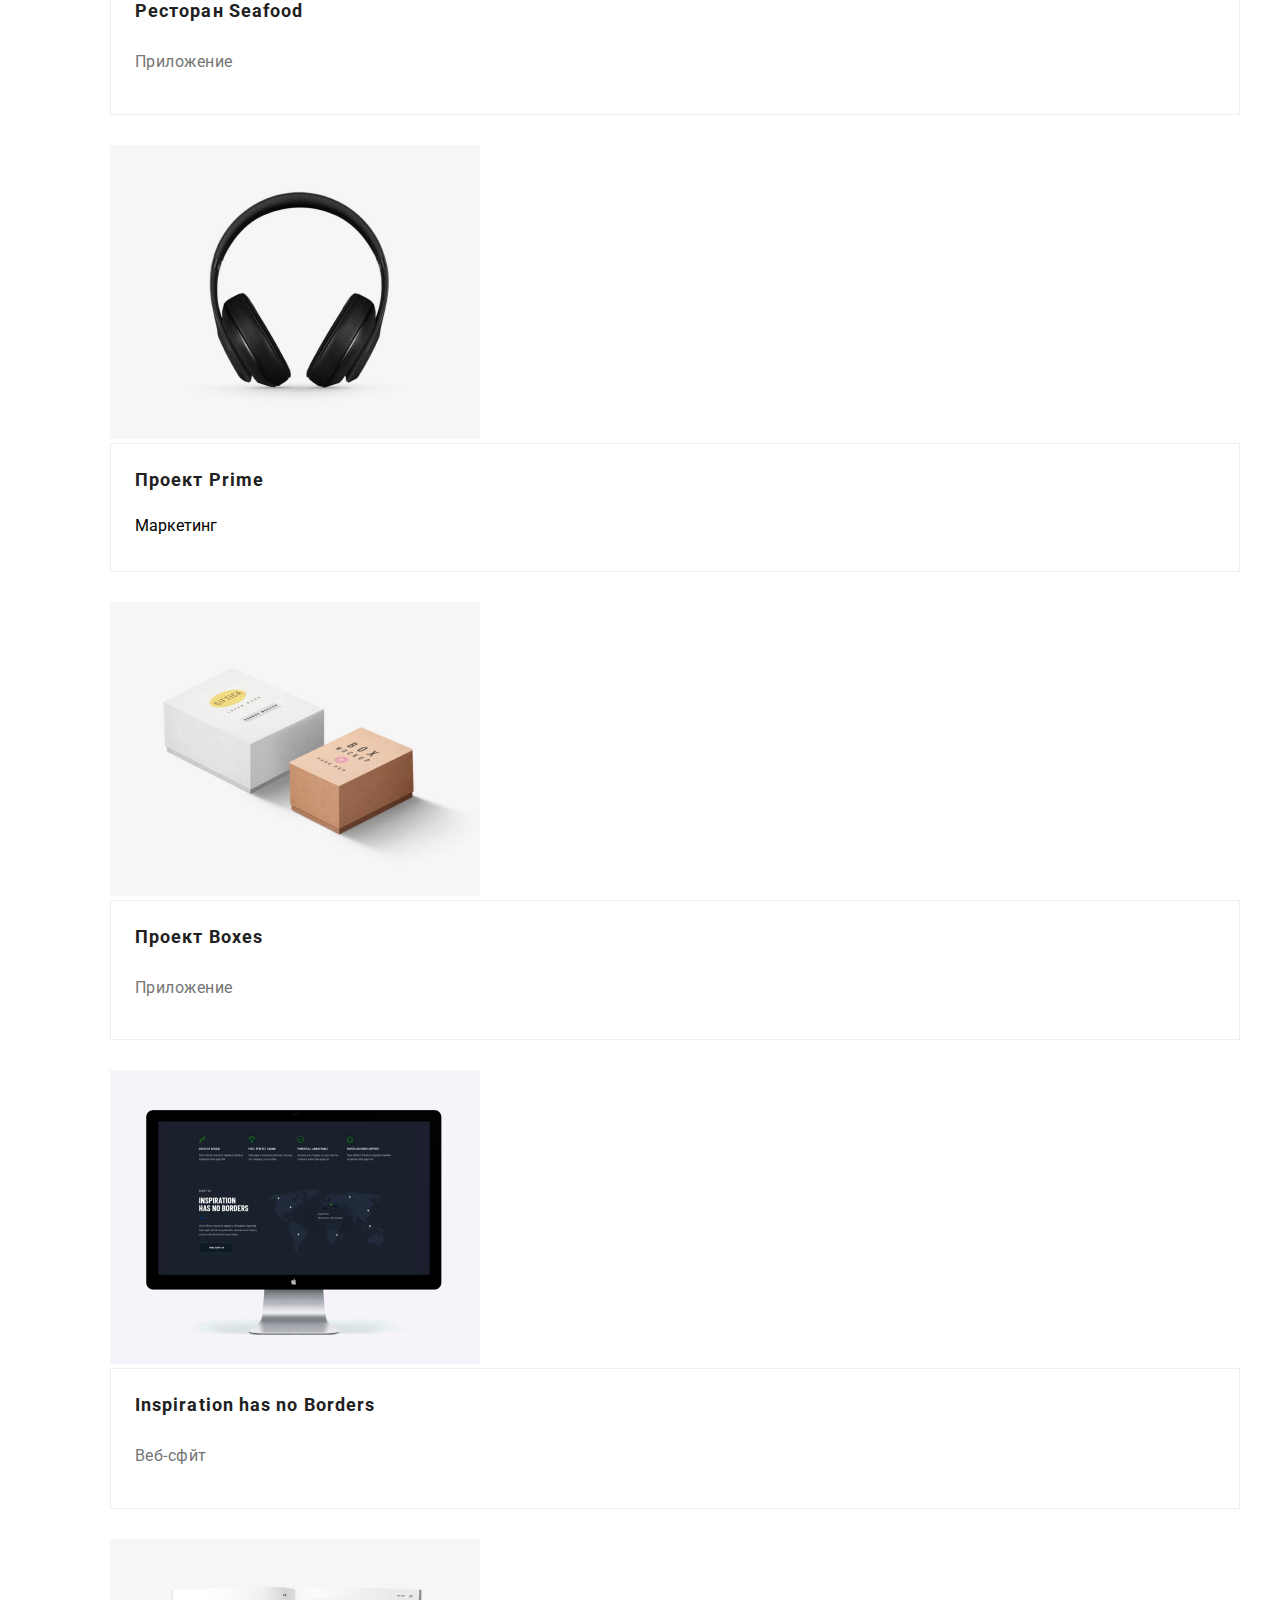
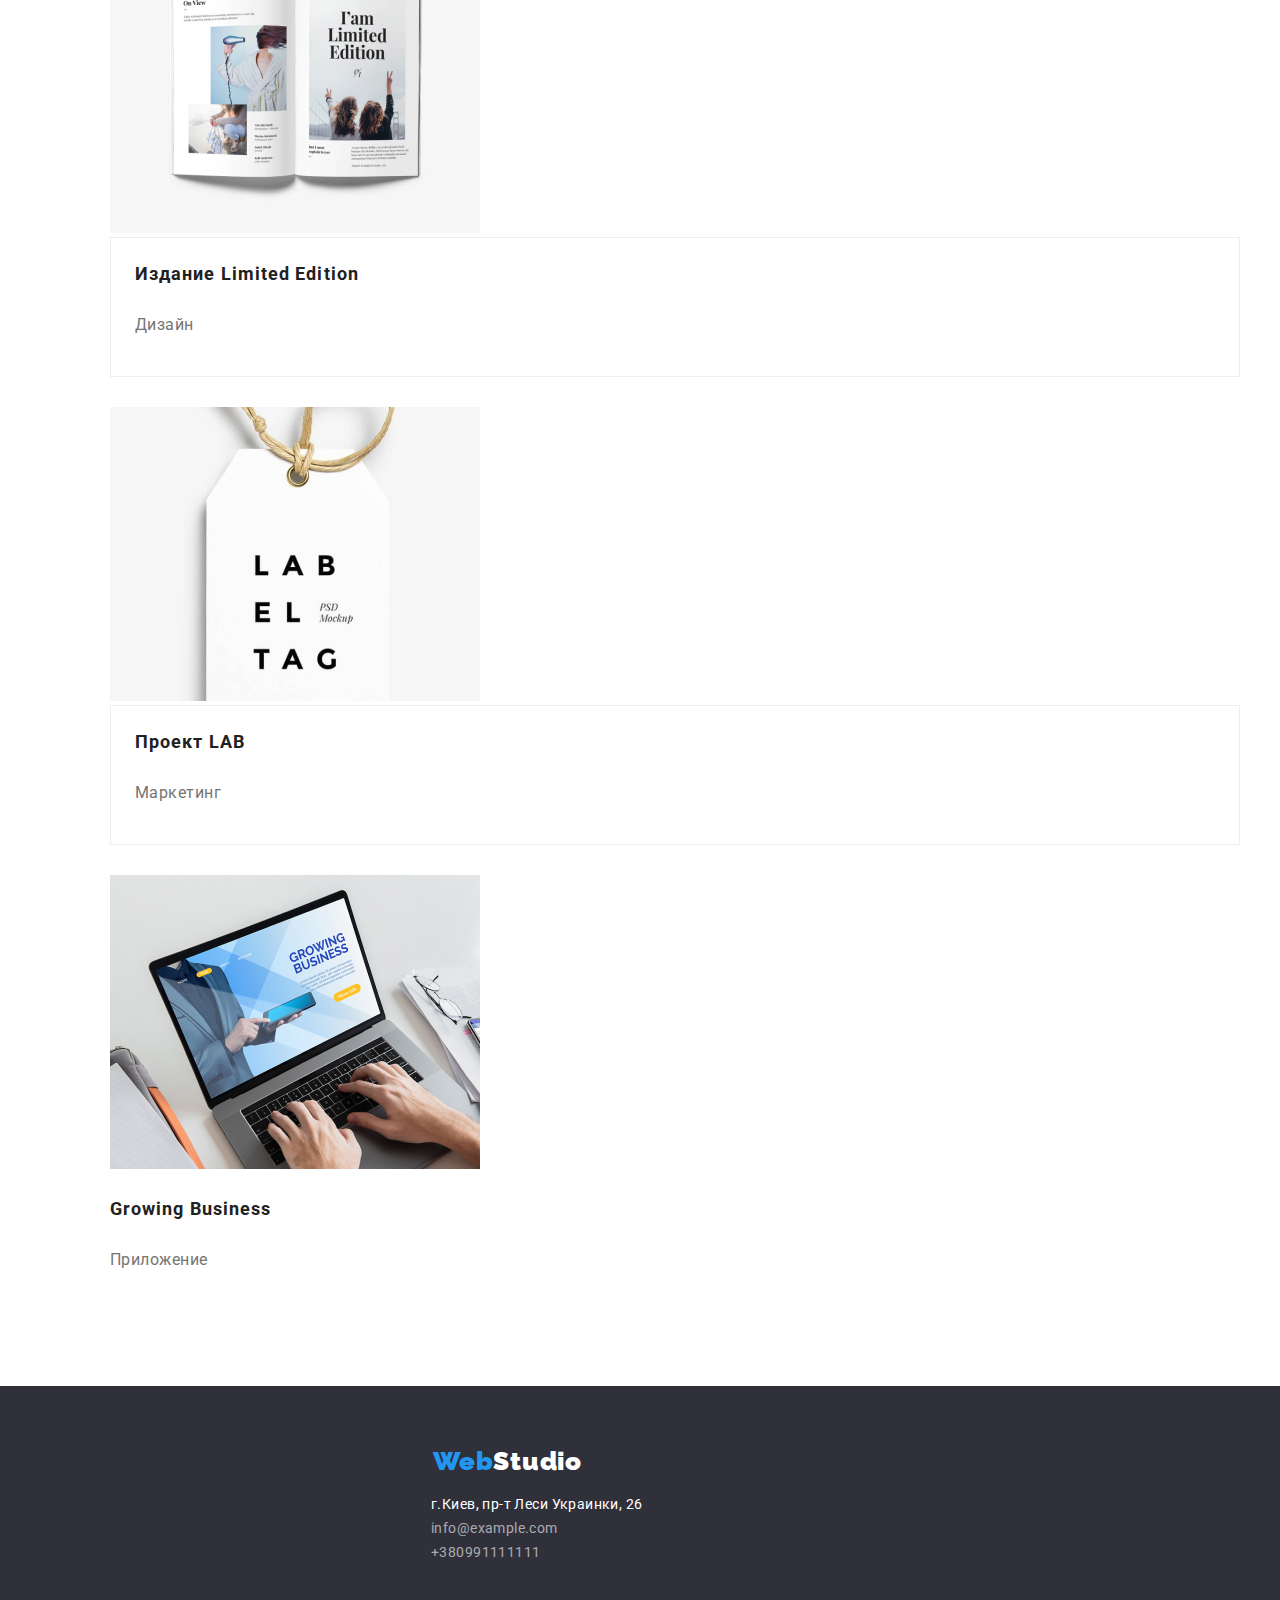
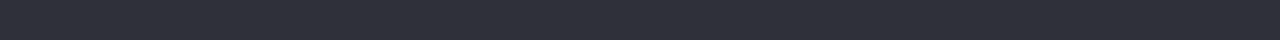
==== commit cdfc40bb: "pkoom" ====
--- a/portfolio.html
+++ b/portfolio.html
@@ -130,15 +130,18 @@
 </main>
 
 <footer class="footer">
-    <a class="logo" href="index.html"><span class="logo-blue">Web</span><span class="studio">Studio</span></a>
+    <div class="footer-div">
+    <a class="logo-footer" href="index.html"><span class="logo-blue">Web</span><span class="studio">Studio</span></a>
     <address>
-    <ul class="footer-list">
+        <ul class="footer-list">
         <li><a class="address" target="_blank" href="https://goo.gl/maps/M211C4r4D3SkxWqD8">г.Киев, пр-т Леси Украинки, 26</a></li>
         <li><a class="mail" href="mailto:info@example.com">info@example.com</a></li>
         <li><a class="tele" href="tel:+380991111111">+380991111111</a></li>
     </ul>
     </address>
+    
+    </div>
+
 </footer>
-    
 </body>
 </html>
--- a/css/style.css
+++ b/css/style.css
@@ -5,7 +5,7 @@
    box-sizing: inherit;
 }
 
-   :root {
+  :root {
       --title-color: #212121;
       --text-color: #757575;
       --color-button: #ffff;
@@ -32,11 +32,9 @@
    margin-bottom: o;
 }
 body {
-   background: #e5e5e5; 
-   color:black;
-   font-family: Roboto;
-}
-
+   font-family: Roboto, sans-serif;
+   margin: 0;
+}
    
 .header {
    box-sizing: border-box;
@@ -285,19 +283,26 @@
    padding-top: 94px;
    padding-bottom: 94px;
 }
-.our-team-container {
-   max-width: 1200px;
-   margin-left: auto;
-   margin-right: auto;
-   padding-left: 15px;
-   padding-right: 15px;
-   display: flex;
-   justify-content: center;
-}
-
+
+.our-team-box {
+   padding: 30px 32px;
+   box-sizing: border-box;
+}
+.our-team-item {
+    border-left: 1px solid #ececec;
+   border-right: 1px solid #ececec;
+   border-bottom: 1px solid #ececec;
+}
+.our-team-item:not(:last-child) {
+   margin-right: 30px;
+}
+.team-content-list {
+   background: #ffffff;
+    border-radius: 0px 0px 4px 4px;
+    box-shadow: 0px 1px 3px rgb(0 0 0 / 12%), 0px 1px 1px rgb(0 0 0 / 14%), 0px 2px 1px rgb(0 0 0 / 20%);
+}
 .last-list {
-   display: flex;
-   
+   display: flex; 
 }
 .worker-name {
   color: #212121;
@@ -376,8 +381,6 @@
 
 
 
-//*Main section*//
-
 .main-section {
    padding-top: 94px;
    padding-bottom: 94px;
@@ -405,11 +408,6 @@
    margin-right: 8px;
    color: var(--title-color);
 }
-.btn-port-active {
-   background: var(--background-button);
-    color: var(--color-button);
-}
-
 .btn-port:hover {
    background: #2196F3;
    color:#fff;
@@ -436,14 +434,15 @@
 
 .flex-list {
    padding: 0;
-    margin: 0;
-    display: flex;
-    flex-wrap: wrap;
-    margin-left: -30px;
-    margin-top: -30px;
+   margin: 0;
+   display: flex;
+   flex-wrap: wrap;
+   margin-left: -30px;
+   margin-top: -30px;
+    
 }
 .flex-list > .flex-item {
-   flex basis: calc(100% / 3 30px);
+   flex basis: calc((100%-90px) / 3);
    margin-left: 30px;
     margin-top: 30px;
 }
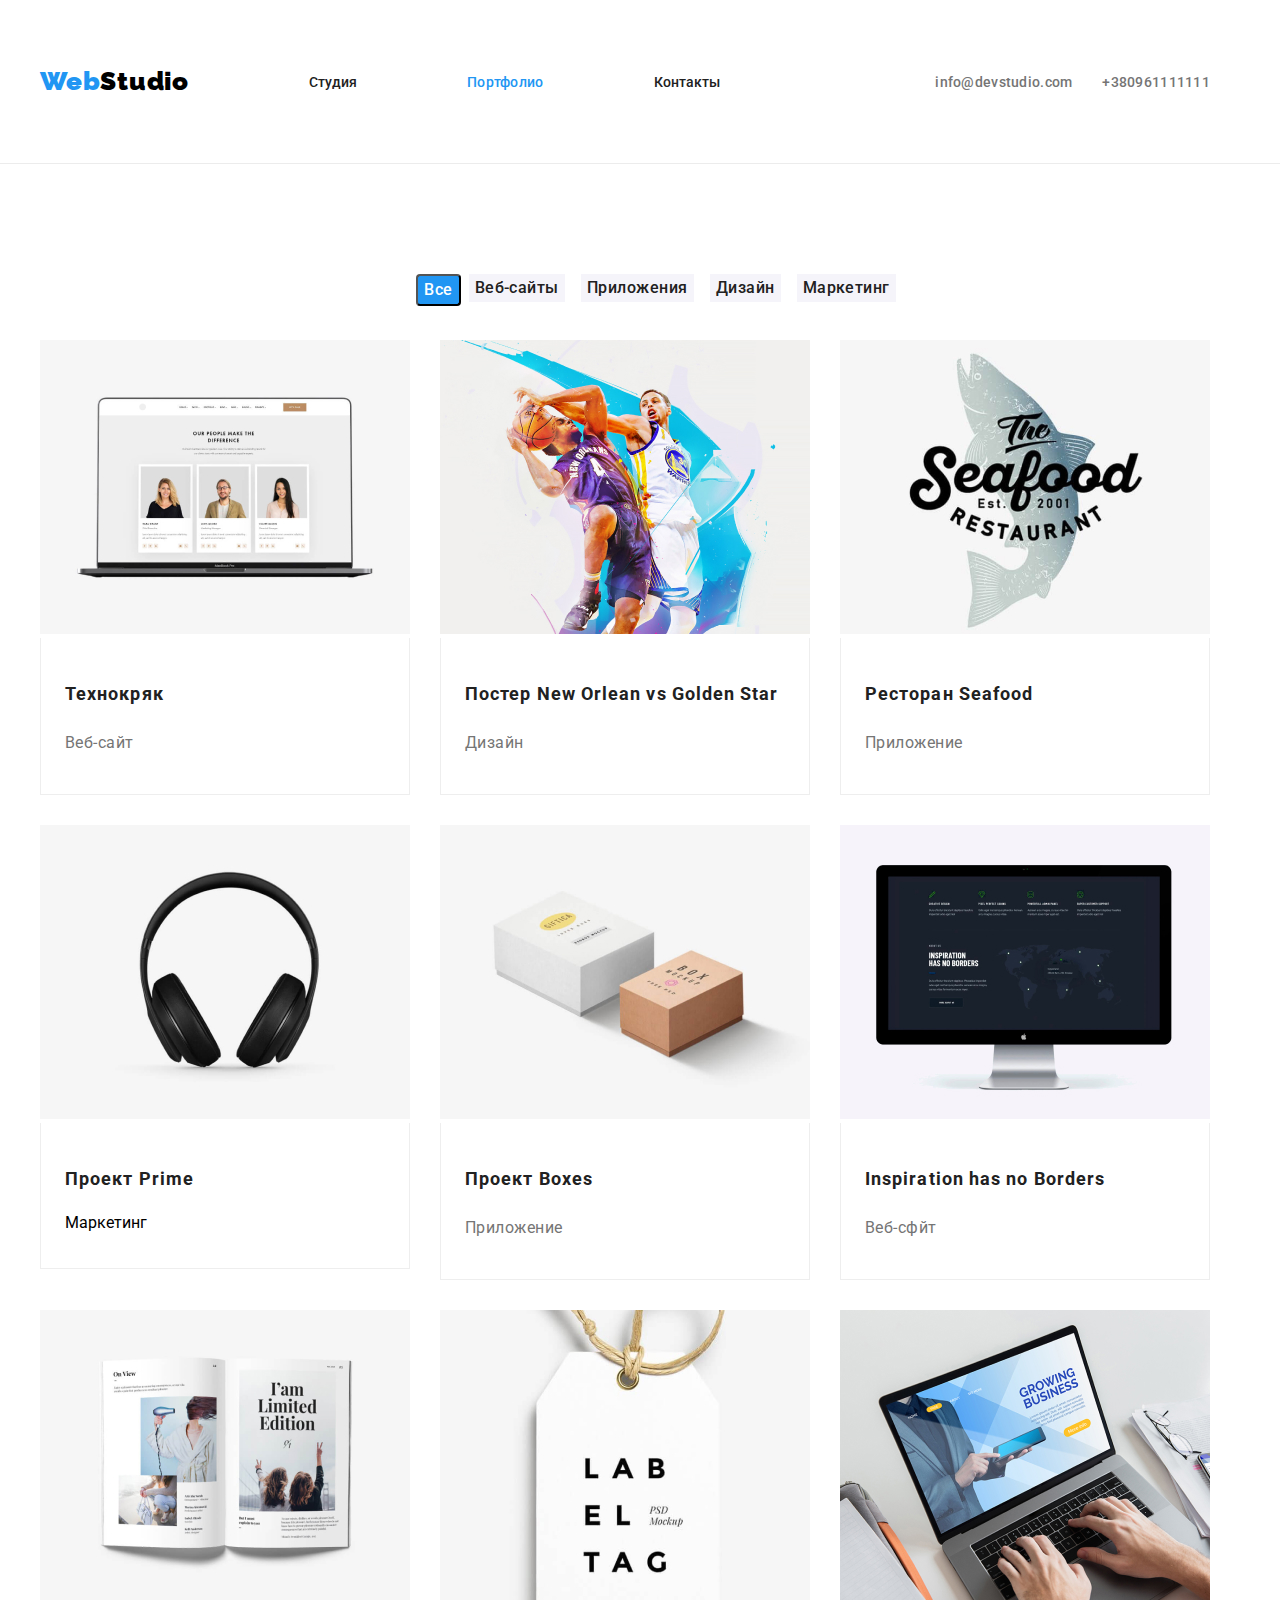
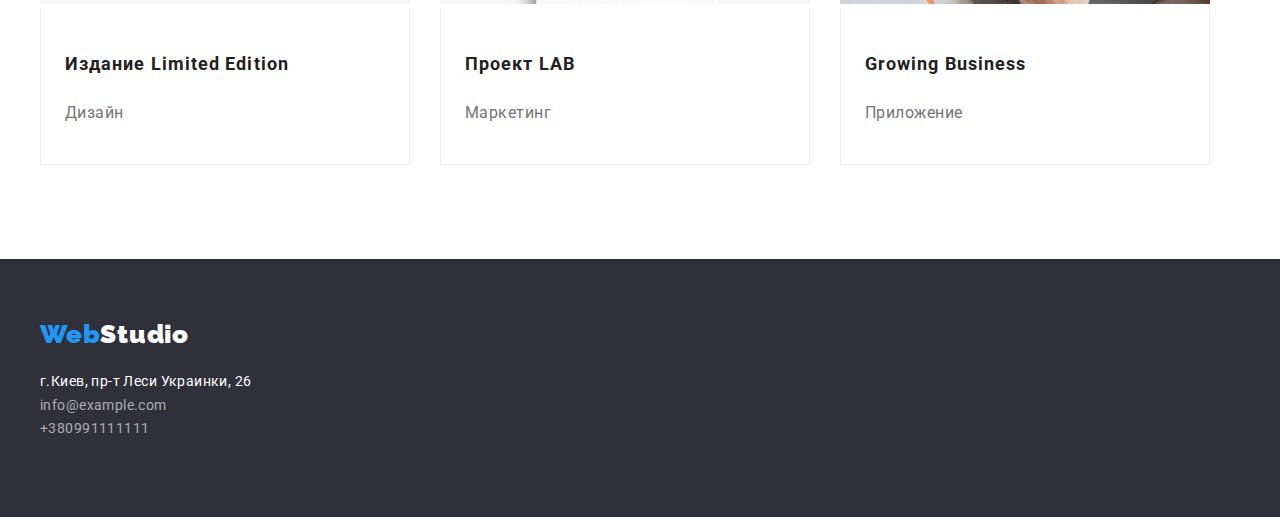
==== commit b3f48479: "finish portfol" ====
--- a/portfolio.html
+++ b/portfolio.html
@@ -57,7 +57,7 @@
         </ul>
 
         <!--Список однотипных элементов, фото с текстом-->
-        
+    <section class="poster-section">
     <ul class="flex-list">
             <li class="flex-item">
                 <a href="#"><img src="images/project1.jpg" alt="Технокряк" width="370"></a>
@@ -117,7 +117,7 @@
             </li>
             <li class="flex-item">
                 <a href="#"><img src="images/project9.jpg" alt="Бизнес" width="370"></a>
-                <div class="img-item">
+                <div class="img-text">
                 <h3 class="poster-name">Growing Business</h3>
                 <p class="poster-desc">Приложение</p>
             </div>
@@ -130,7 +130,7 @@
 </main>
 
 <footer class="footer">
-    <div class="footer-div">
+    <div class="container">
     <a class="logo-footer" href="index.html"><span class="logo-blue">Web</span><span class="studio">Studio</span></a>
     <address>
         <ul class="footer-list">
@@ -142,6 +142,7 @@
     
     </div>
 
+
 </footer>
 </body>
 </html>
--- a/css/style.css
+++ b/css/style.css
@@ -31,13 +31,21 @@
    margin-top: 0;
    margin-bottom: o;
 }
+.ul,
+.ol {
+   margin-top: o;
+   margin-bottom: 0;
+   padding-left: 0;
+}
+.img {
+   display: block;
+}
 body {
    font-family: Roboto, sans-serif;
    margin: 0;
 }
    
 .header {
-   box-sizing: border-box;
    border-bottom: 1px solid #ECECEC;
    padding-top: 24px;
    padding-bottom: 24px;
@@ -47,25 +55,27 @@
    align-items: center;
 }
 .container {
-   max-width: 1200px;
-   margin-left: auto;
-   margin-right: auto;
+   width: 1200px;
+   margin: 0 auto;
    padding-left: 15px;
    padding-right: 15px;
 }
 .main-nav {
    display: flex;
+   align-items: center;
    margin-top: 32px;
    margin-bottom: 32px;
 }
 .list-container {
    display: flex;
+   align-items: center;
    padding-right: 20px;
-}
-
-
-
-
+   list-style: none;
+}
+
+.header-item:not(:last-child) {
+   margin-right: 50px;
+}
 
 .logo-blue {
 font-family: Raleway;
@@ -83,13 +93,17 @@
 font-weight: 900;
 font-size: 26px;
 letter-spacing: 0.03em;
-line-height: 1.2;
-margin-left: 218px;
+line-height: 1.2em;
+text-decoration: none;
+}
+.logo-container {
+margin 0;
 }
 .logo-footer {
-   padding-top: 60px;
-}
-
+   margin-bottom: 20px;
+   display: block;
+text-decoration: none;
+}
 /*стили для сылок*/
 
 * li, a  {
@@ -98,7 +112,7 @@
 }
 .list {
    display: flex;
-   }
+ }
 
 
 .link {
@@ -110,6 +124,7 @@
    letter-spacing: 0,02em;
    color: #212121;
    padding-left: 80px;
+   text-decoration: none;
 }
 .link-active {
    font-family: Roboto;
@@ -133,40 +148,33 @@
    font-weight: 500;
    font-size: 14px;
    list-style: none;
-   
-}
-
-
+   text-decoration: none;
+   
+}
 .link-grey:hover {
    color: #2196F3;
-   
-}
+   }
 
 .contacts {
    display: flex;
    margin-left: auto;
-   margin-top: 32px;
-   margin-bottom: 32px;
-}
-
+   list-style: none;
+}
+.item {
+   margin-right: 50px;
+}
 
 
 /*main section webstudio*/
 
 .hero {
    background: var(--primary-background);
-   text-align: center;
-   padding-top: 94px;
-   padding-bottom: 94px;
-   display: block;
-}
-.hero-box {
-   max-width: 1200px;
-   margin-left: auto;
-   margin-right: auto;
-   padding-left: 15px;
-   padding-right: 15px;
-}
+    text-align: center;
+    padding-top: 94px;
+    padding-bottom: 94px;
+}
+ 
+
  .hero-text {
    font-weight: 900;
    font-size: 44px;
@@ -193,23 +201,19 @@
 .button-section {
    margin-bottom: 200px;
 }
- 
-
-
-button, button:active, button:focus {
+ button, button:active, button:focus {
    outline: none;
 }
 
 //*middle section*//
 
-.section {
+.section-advantages {
+   text-align: center;
    padding-top: 94px;
    padding-bottom: 94px;
-}
-.midd-section {
-   display: flex;
-   justify-content: center;
-}
+   
+}
+
 .container {
    max-width: 1200px;
    margin-left: auto;
@@ -222,6 +226,7 @@
 }
 .middle-list {
    display: flex;
+   list-style: none;
 }
 .midle-list.item:not(:last-child) {
    margin-right: 30px;
@@ -247,7 +252,7 @@
 }
 //*What we do section*//
 
-.section {
+.middle-section {
    padding-top: 94px;
    padding-bottom: 94px;
 }
@@ -274,6 +279,7 @@
 .what-we-do-list {
    display: flex;
    align-items: center;
+   list-style: none;
 }
 
 /*our team*/
@@ -303,6 +309,7 @@
 }
 .last-list {
    display: flex; 
+   list-style: none;
 }
 .worker-name {
   color: #212121;
@@ -324,22 +331,14 @@
 
 .footer {
  background: #2F303a;
-}
-.footer-div {
-   padding-top: 60px;
-    padding-bottom: 60px;
-    padding-left: 215px;
-}
-
-   
-   .footer-list {
+ padding-top: 60px;
+ padding-bottom: 60px;
+}  
+.footer-list {
       width: 230px;
-      padding-left: 216px;
+      padding-left: 0;
  }
 
-.logo-footer {
-   padding-top: 60px;
-}
  .studio {
     padding-top: 60px;
    color: #fff;
@@ -432,14 +431,18 @@
 
 //*flex-list cardset container*//
 
+.poster-section {
+   padding-top: 94px;
+   padding-bottom: 94px;
+}
+
 .flex-list {
    padding: 0;
    margin: 0;
    display: flex;
    flex-wrap: wrap;
    margin-left: -30px;
-   margin-top: -30px;
-    
+   margin-top: -30px;    
 }
 .flex-list > .flex-item {
    flex basis: calc((100%-90px) / 3);
@@ -454,18 +457,26 @@
 
 
 .img-text {
+   padding: 20px 24px;
    border: 1px solid #EEE;
-   padding-top: 0;
+   border-top: 0;
 }
 .poster-name {
-   font-family: Roboto;
    font-weight: bold;
-   font-size: 18px;
-   line-height: 2;
-   letter-spacing: 0.06em;
-   color: #212121;
-}
+    font-size: 18px;
+    line-height: 2;
+    letter-spacing: 0.06em;
+    margin-bottom: 4px;
+    color: var(--title-color);
+}
+
 .poster-desc {
+   font-size: 16px;
+    line-height: 30px;
+    letter-spacing: 0.03em;
+    color: var(--text-color);
+}
+//*
    font-family: Roboto;
    font-weight: normal;
    font-size: 16px;
@@ -473,3 +484,4 @@
    letter-spacing: 0.03em;
    color: #757575;
 }
+*//
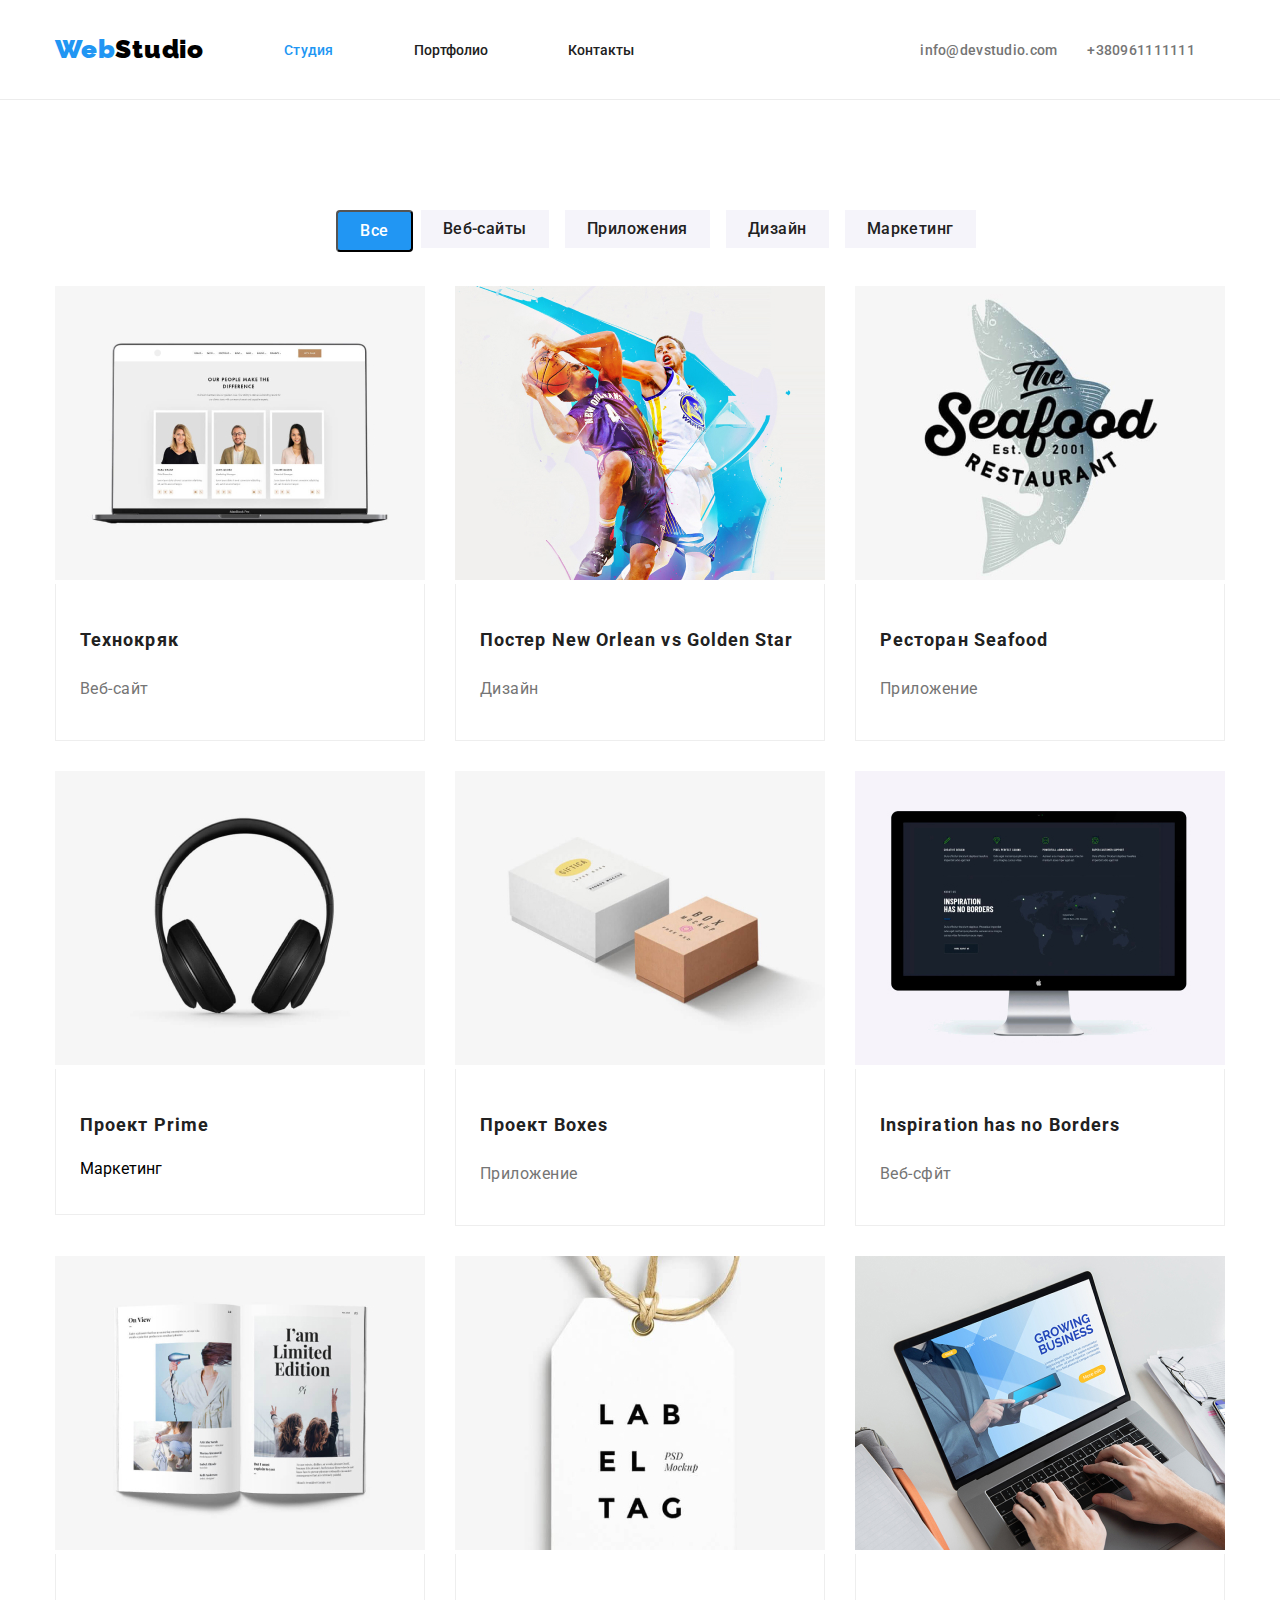
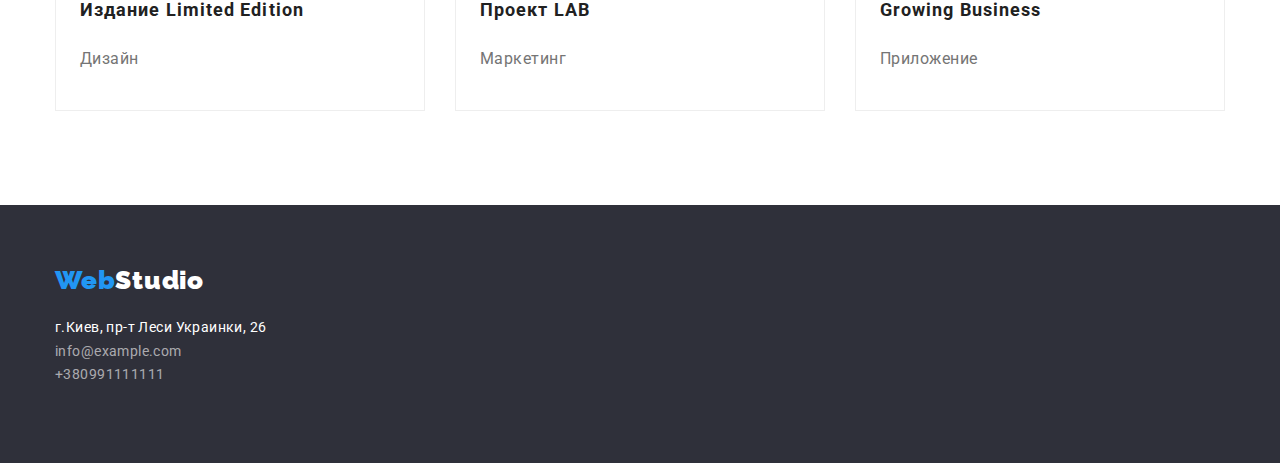
==== commit 9499acf7: "vhgvhvh" ====
--- a/portfolio.html
+++ b/portfolio.html
@@ -16,14 +16,14 @@
 <body>
     <header class="header">
         <div class="container header-port">
-        <a class="logo" href="index.html"><span class="logo-blue">Web</span>Studio</a>
-        <nav class="main-nav">
-            <ul class="list-container">
-                <li class="item"><a class="link" href="index.html">Студия</a>
+            <a class="logo logo-container" href="index.html"><span class="logo-blue">Web</span>Studio</a>
+            <nav class="main-nav">   
+        <ul class="list-container">
+                <li class="header-item"><a class="link link-active" href="index.html">Студия</a>
                 </li>
-                <li class="item"><a class="link link-active" href="portfolio.html">Портфолио</a>
+                <li class="header-item"><a class="link" href="portfolio.html">Портфолио</a>
                 </li>
-                <li class="item"><a class="link" href="#">Контакты</a>
+                <li class="header-item"><a class="link" href="#">Контакты</a>
                 </li>
             </ul>
             </nav>
--- a/css/style.css
+++ b/css/style.css
@@ -1,8 +1,13 @@
+body {
+   font-family: Roboto, sans-serif;
+   margin: 0;
+}
+
 * {
    box-sizing: border-box;
 }
 *, *::before, *::after {
-   box-sizing: inherit;
+   box-sizing: border-box;
 }
 
   :root {
@@ -28,22 +33,20 @@
 h5,
 h6,
 p {
-   margin-top: 0;
-   margin-bottom: o;
-}
+   margin: o;
+}
+
 .ul,
-.ol {
-   margin-top: o;
-   margin-bottom: 0;
-   padding-left: 0;
+.ol,
+.li {
+   margin: 0;
+   padding: 0;
 }
 .img {
    display: block;
 }
-body {
-   font-family: Roboto, sans-serif;
-   margin: 0;
-}
+
+
    
 .header {
    border-bottom: 1px solid #ECECEC;
@@ -59,23 +62,23 @@
    margin: 0 auto;
    padding-left: 15px;
    padding-right: 15px;
+   box-sizing: border-box;
 }
 .main-nav {
    display: flex;
    align-items: center;
-   margin-top: 32px;
-   margin-bottom: 32px;
 }
 .list-container {
    display: flex;
    align-items: center;
-   padding-right: 20px;
-   list-style: none;
-}
-
-.header-item:not(:last-child) {
+   list-style: none;
+   padding-left: 0;
+}
+
+/*.header-item:not(:last-child) {
    margin-right: 50px;
-}
+}*  Потому что слишком большие отступы, не смотря на то что 
+в CSS для всех ul, ol , li padding  and margin 0*/
 
 .logo-blue {
 font-family: Raleway;
@@ -170,11 +173,9 @@
 .hero {
    background: var(--primary-background);
     text-align: center;
-    padding-top: 94px;
-    padding-bottom: 94px;
-}
- 
-
+    padding-top: 200px;
+    padding-bottom: 200px;
+}
  .hero-text {
    font-weight: 900;
    font-size: 44px;
@@ -184,9 +185,7 @@
    text-transform: uppercase;
    color: var(--main-title-color);
 }
-.hero-text-section {
-   margin-top: 200px;
-}
+
  .button {
    background: var(--background-button);
    cursor: pointer;
@@ -195,20 +194,19 @@
    font-size: 16px;
    line-height: 1.87;
    text-align: center;
+   padding: 10px 32px;
+   border-radius: 4px;
+   border: 0;
    letter-spacing: 0.06em;
    color: var(--color-button);
  }
-.button-section {
-   margin-bottom: 200px;
-}
+
  button, button:active, button:focus {
    outline: none;
 }
 
-//*middle section*//
 
 .section-advantages {
-   text-align: center;
    padding-top: 94px;
    padding-bottom: 94px;
    
@@ -221,12 +219,17 @@
    padding-left: 15px;
    padding-right: 15px;
 }
+.middle-section {
+   padding-top: 94px;
+   padding-bottom: 94px;
+}
 .hide-text {
    display: none;
 }
 .middle-list {
    display: flex;
    list-style: none;
+   padding: 0;
 }
 .midle-list.item:not(:last-child) {
    margin-right: 30px;
@@ -238,7 +241,7 @@
    color: #212121;
    line-height: 1.1;
    letter-spacing: 0.03em;
-   font-weight: 900;
+   font-weight: 700;
    font-size: 14px;
    text-transform: uppercase;
 }
@@ -253,7 +256,6 @@
 //*What we do section*//
 
 .middle-section {
-   padding-top: 94px;
    padding-bottom: 94px;
 }
 .section-description {
@@ -263,7 +265,6 @@
     text-align: center;
     letter-spacing: 0.03em;
     color: color: var(--title-color);
-    margin-bottom: 50px;
 }
 .what-we-do-description {
    display: flex;
@@ -275,11 +276,14 @@
     margin-right: auto;
     padding-left: 15px;
     padding-right: 15px;
+    box-sizing: border-box;
 }
 .what-we-do-list {
    display: flex;
    align-items: center;
    list-style: none;
+   margin-right: -30px;
+   padding: 0;
 }
 
 /*our team*/
@@ -299,9 +303,11 @@
    border-right: 1px solid #ececec;
    border-bottom: 1px solid #ececec;
 }
+
 .our-team-item:not(:last-child) {
    margin-right: 30px;
-}
+} 
+
 .team-content-list {
    background: #ffffff;
     border-radius: 0px 0px 4px 4px;
@@ -310,6 +316,7 @@
 .last-list {
    display: flex; 
    list-style: none;
+   margin-left: -30px;
 }
 .worker-name {
   color: #212121;
@@ -318,6 +325,9 @@
    letter-spacing: 0.03em;
    font-weight: 500;
    font-size: 16px;
+   margin-top: 0;
+   margin-bottom: 10px;
+ 
 }
 .grey-prof {
    font-size: 16px;
@@ -325,6 +335,9 @@
    text-align: center;
    letter-spacing: 0.03em;
    color: #757575;
+   margin-top: 0;
+   margin-bottom: 10px;
+   
 }
 
 /*footer*/
@@ -336,7 +349,7 @@
 }  
 .footer-list {
       width: 230px;
-      padding-left: 0;
+      padding: 0;
  }
 
  .studio {
@@ -352,6 +365,7 @@
    letter-spacing: 0.03em;
    font-size: 14px;
 }
+
 .mail {
    font-family: Roboto;
    font-style: normal;
@@ -388,7 +402,6 @@
    display: flex;
     justify-content: center;
     margin-bottom: 34px;
-  
 }
    
 .padding-item:not(:last-child) {
@@ -396,13 +409,16 @@
 }
    
 .btn-port {
-   font-family: inherit;
+   font-family: Roboto;
+   font-style: normal;
    background: var(--background-portfolio-button);
    cursor: pointer;
    font-weight: 500;
    font-size: 16px;
    line-height: 1.62;
    letter-spacing: 0.03em;
+   border-radius: 4x;
+   padding: 6px 22px;
    border: 0;
    margin-right: 8px;
    color: var(--title-color);
@@ -425,6 +441,7 @@
    line-height: 1.6;
    letter-spacing: 0.03em;
    border-radius: 4px;
+   padding: 6px 22px;
    border-collapse: collapse;
    cursor: pointer;
 }
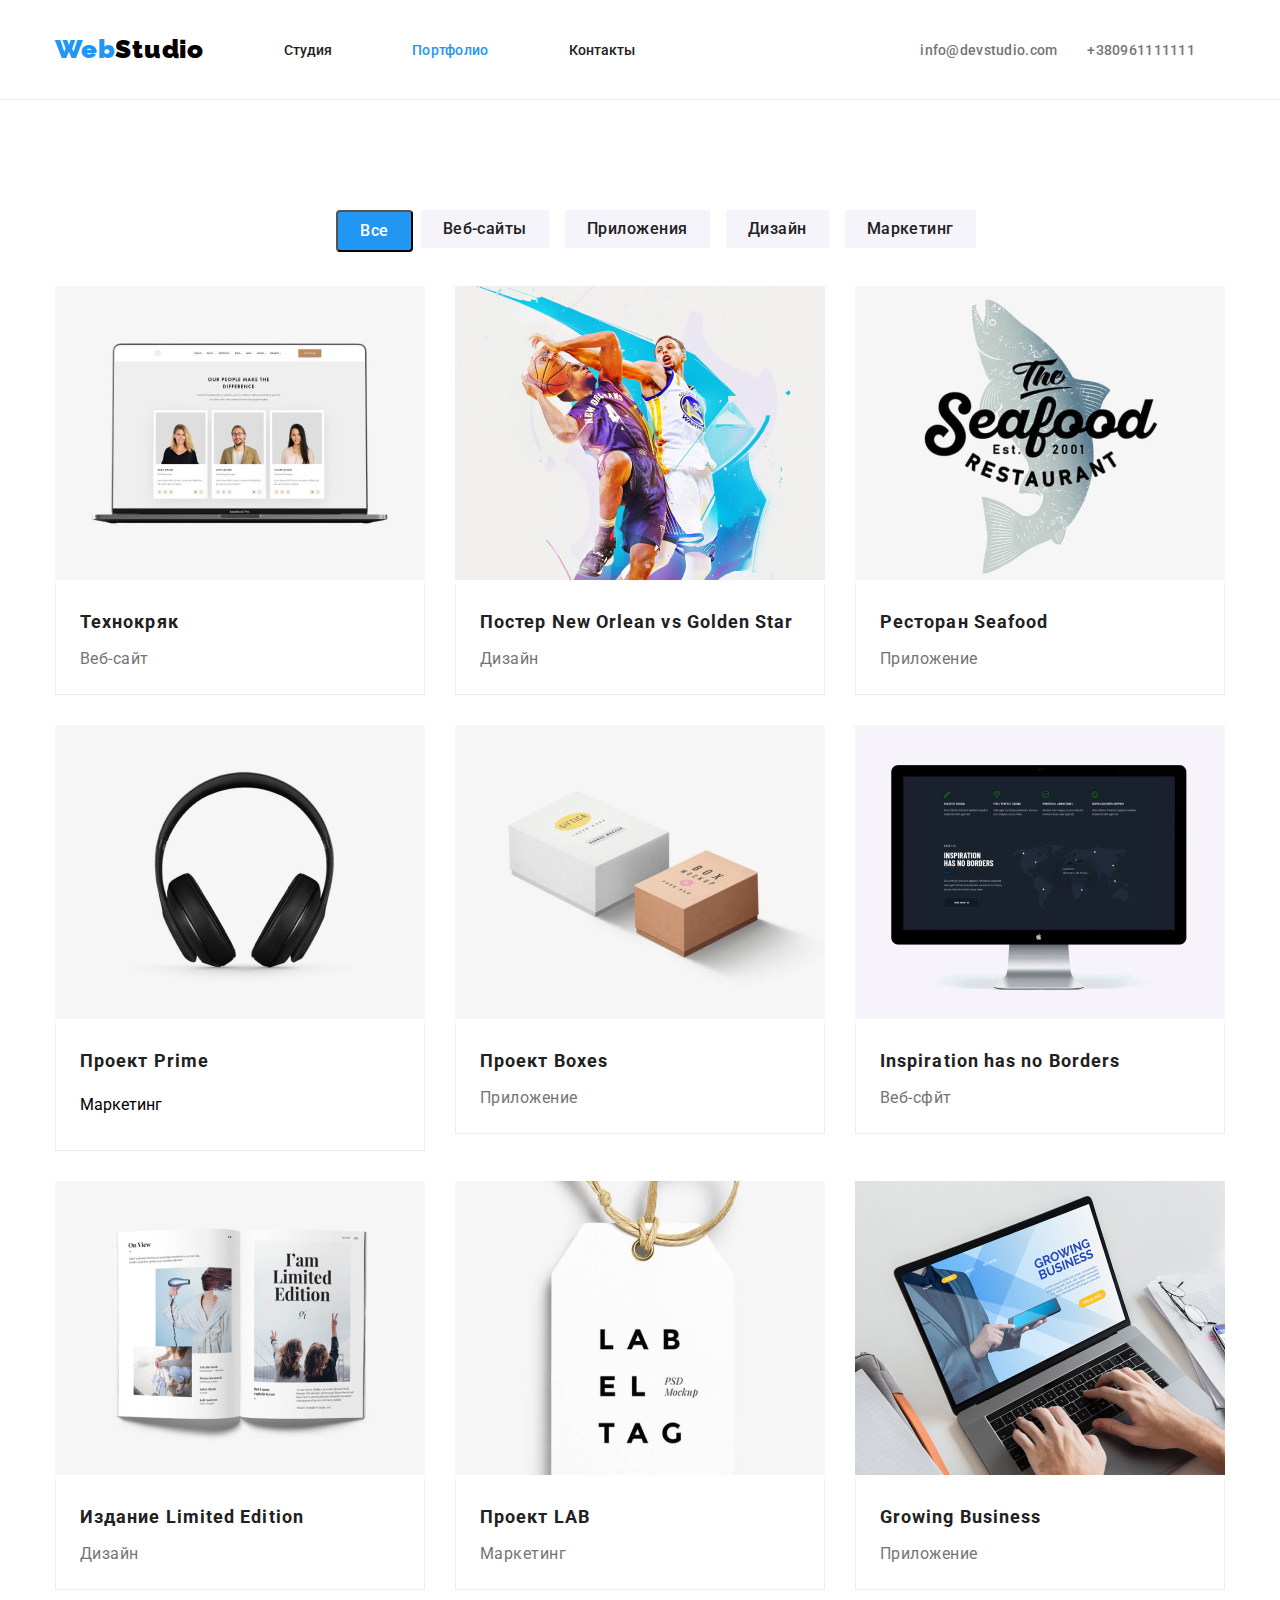
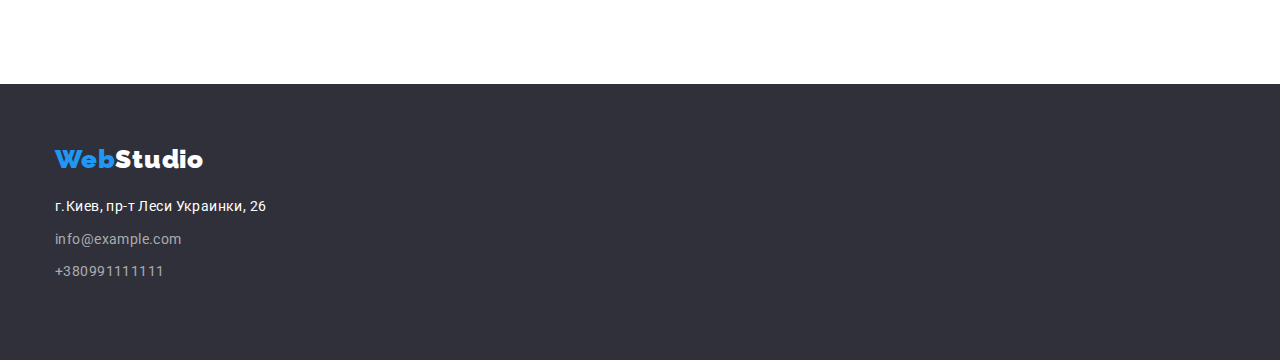
==== commit c6346211: "finish" ====
--- a/portfolio.html
+++ b/portfolio.html
@@ -19,9 +19,9 @@
             <a class="logo logo-container" href="index.html"><span class="logo-blue">Web</span>Studio</a>
             <nav class="main-nav">   
         <ul class="list-container">
-                <li class="header-item"><a class="link link-active" href="index.html">Студия</a>
+                <li class="header-item"><a class="link" href="index.html">Студия</a>
                 </li>
-                <li class="header-item"><a class="link" href="portfolio.html">Портфолио</a>
+                <li class="header-item"><a class="link link-active" href="portfolio.html">Портфолио</a>
                 </li>
                 <li class="header-item"><a class="link" href="#">Контакты</a>
                 </li>
@@ -133,16 +133,15 @@
     <div class="container">
     <a class="logo-footer" href="index.html"><span class="logo-blue">Web</span><span class="studio">Studio</span></a>
     <address>
+        <a class="address" target="_blank" href="https://goo.gl/maps/M211C4r4D3SkxWqD8">г.Киев, пр-т Леси Украинки, 26</a>
         <ul class="footer-list">
-        <li><a class="address" target="_blank" href="https://goo.gl/maps/M211C4r4D3SkxWqD8">г.Киев, пр-т Леси Украинки, 26</a></li>
-        <li><a class="mail" href="mailto:info@example.com">info@example.com</a></li>
-        <li><a class="tele" href="tel:+380991111111">+380991111111</a></li>
+        <li class="footer-item-list"><a class="mail" href="mailto:info@example.com">info@example.com</a></li>
+        <li class="footer-item-list"><a class="tele" href="tel:+380991111111">+380991111111</a></li>
     </ul>
     </address>
     
     </div>
 
-
 </footer>
 </body>
 </html>
--- a/css/style.css
+++ b/css/style.css
@@ -73,6 +73,7 @@
    align-items: center;
    list-style: none;
    padding-left: 0;
+   margin: 0;
 }
 
 /*.header-item:not(:last-child) {
@@ -163,7 +164,7 @@
    margin-left: auto;
    list-style: none;
 }
-.item {
+header.item {
    margin-right: 50px;
 }
 
@@ -207,9 +208,7 @@
 
 
 .section-advantages {
-   padding-top: 94px;
-   padding-bottom: 94px;
-   
+   padding-top: 94px; 
 }
 
 .container {
@@ -265,6 +264,7 @@
     text-align: center;
     letter-spacing: 0.03em;
     color: color: var(--title-color);
+    margin-bottom: 50px;
 }
 .what-we-do-description {
    display: flex;
@@ -350,6 +350,10 @@
 .footer-list {
       width: 230px;
       padding: 0;
+      margin-top: 9px;
+ }
+ .footer-item-list:not(:last-child) {
+   margin-bottom: 9px;
  }
 
  .studio {
@@ -364,7 +368,9 @@
    line-height: 1.7;
    letter-spacing: 0.03em;
    font-size: 14px;
-}
+   
+}
+
 
 .mail {
    font-family: Roboto;
@@ -485,6 +491,8 @@
     letter-spacing: 0.06em;
     margin-bottom: 4px;
     color: var(--title-color);
+    margin-top: 0;
+    padding-left: 0;
 }
 
 .poster-desc {
@@ -492,6 +500,10 @@
     line-height: 30px;
     letter-spacing: 0.03em;
     color: var(--text-color);
+    margin-top: 0;
+    margin-bottom: 0;
+    padding-left:0;
+
 }
 //*
    font-family: Roboto;
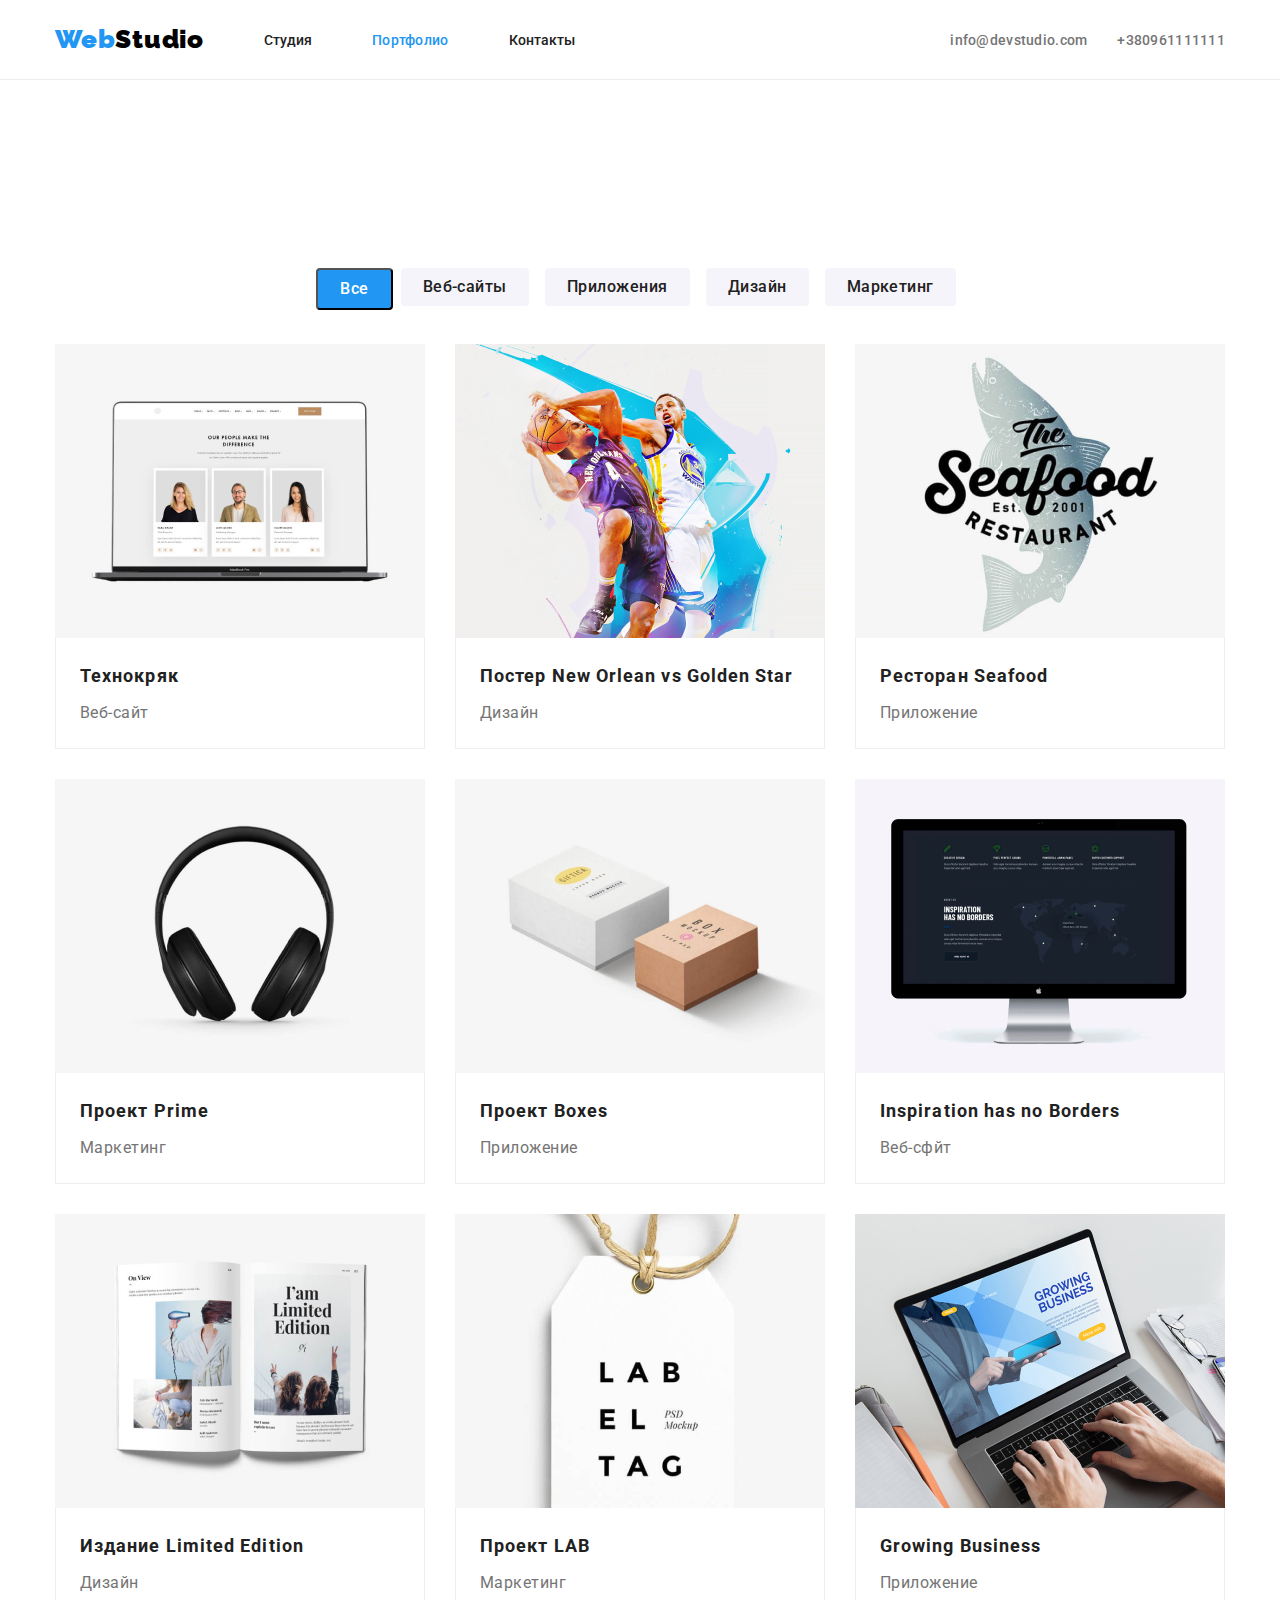
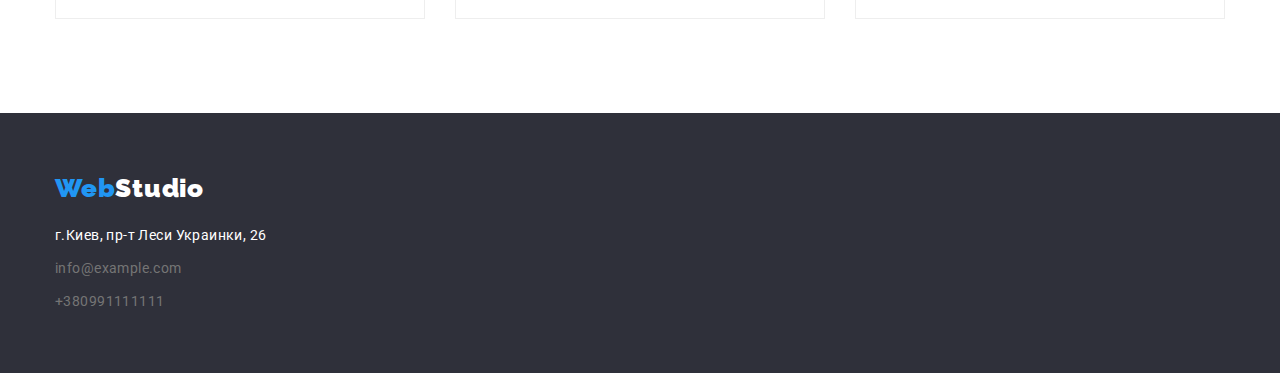
==== commit 8387e6a3: "finito" ====
--- a/portfolio.html
+++ b/portfolio.html
@@ -5,7 +5,13 @@
     <meta http-equiv="X-UA-Compatible" content="IE=edge">
     <meta name="viewport" content="width=device-width, initial-scale=1.0">
     <title>portfolio</title>
-    <link rel="stylesheet" href=https://cdnjs.com/libraries/modern-normalize> 
+    <link
+    rel="stylesheet"
+    href="https://cdnjs.cloudflare.com/ajax/libs/modern-normalize/1.1.0/modern-normalize.min.css"
+    integrity="sha512-wpPYUAdjBVSE4KJnH1VR1HeZfpl1ub8YT/NKx4PuQ5NmX2tKuGu6U/JRp5y+Y8XG2tV+wKQpNHVUX03MfMFn9Q=="
+    crossorigin="anonymous"
+    referrerpolicy="no-referrer"
+  />
     <link rel="preconnect" href="https://fonts.gstatic.com">
     <link href="https://fonts.googleapis.com/css2?family=Raleway:wght@700&family=Roboto:wght@400;500;700;900&display=swap" rel="stylesheet">
     <link rel="stylesheet" href="css/style.css">
@@ -16,9 +22,10 @@
 <body>
     <header class="header">
         <div class="container header-port">
+            <nav class="main-nav"> 
             <a class="logo logo-container" href="index.html"><span class="logo-blue">Web</span>Studio</a>
-            <nav class="main-nav">   
-        <ul class="list-container">
+           
+        <ul class="list-row">
                 <li class="header-item"><a class="link" href="index.html">Студия</a>
                 </li>
                 <li class="header-item"><a class="link link-active" href="portfolio.html">Портфолио</a>
@@ -84,7 +91,7 @@
                 <a href="#"><img src="images/project4.jpg" alt="Прайм" width="370"></a>
                <div class="img-text">
                 <h3 class="poster-name">Проект Prime</h3>
-                <p clas="poster-desc">Маркетинг</p>
+                <p class="poster-desc">Маркетинг</p>
                 </div>
             </li>
             <li class="flex-item">
@@ -130,18 +137,19 @@
 </main>
 
 <footer class="footer">
+    <section class="footer-section">
     <div class="container">
     <a class="logo-footer" href="index.html"><span class="logo-blue">Web</span><span class="studio">Studio</span></a>
     <address>
-        <a class="address" target="_blank" href="https://goo.gl/maps/M211C4r4D3SkxWqD8">г.Киев, пр-т Леси Украинки, 26</a>
         <ul class="footer-list">
+        <li class="footer-item-list"><a class="address" target="_blank" href="https://goo.gl/maps/M211C4r4D3SkxWqD8">г.Киев, пр-т Леси Украинки, 26</a>
         <li class="footer-item-list"><a class="mail" href="mailto:info@example.com">info@example.com</a></li>
         <li class="footer-item-list"><a class="tele" href="tel:+380991111111">+380991111111</a></li>
     </ul>
     </address>
     
     </div>
-
+</section>
 </footer>
 </body>
 </html>
--- a/css/style.css
+++ b/css/style.css
@@ -25,7 +25,6 @@
       --background-portfolio-button: #F5F4FA;
   }
 
-}
 h1,
 h2,
 h3,
@@ -33,16 +32,19 @@
 h5,
 h6,
 p {
-   margin: o;
-}
-
-.ul,
-.ol,
-.li {
+   margin-left: o;
+   margin-right: 0;
+   margin-bottom: 0;
+   margin-top: 0;
+}
+
+ul,
+ol,
+li {
    margin: 0;
    padding: 0;
 }
-.img {
+img {
    display: block;
 }
 
@@ -68,12 +70,14 @@
    display: flex;
    align-items: center;
 }
-.list-container {
+.list-row {
    display: flex;
    align-items: center;
    list-style: none;
-   padding-left: 0;
-   margin: 0;
+    margin-top: 0;
+    margin-bottom: 0;
+    padding-left: 0;
+    margin-left: auto;
 }
 
 /*.header-item:not(:last-child) {
@@ -127,7 +131,7 @@
    line-height: 16px;
    letter-spacing: 0,02em;
    color: #212121;
-   padding-left: 80px;
+   padding-left: 60px;
    text-decoration: none;
 }
 .link-active {
@@ -163,9 +167,10 @@
    display: flex;
    margin-left: auto;
    list-style: none;
-}
-header.item {
-   margin-right: 50px;
+   align-items: center;
+}
+.header.item {
+   margin-right:not(:last-child) 50px;
 }
 
 
@@ -195,11 +200,14 @@
    font-size: 16px;
    line-height: 1.87;
    text-align: center;
-   padding: 10px 32px;
+   box-shadow: 0px 4px 4px rgb(0 0 0 / 15%);
+   margin-top: 30px;
    border-radius: 4px;
    border: 0;
    letter-spacing: 0.06em;
    color: var(--color-button);
+   width: 200px;
+   height: 50px;
  }
 
  button, button:active, button:focus {
@@ -209,6 +217,7 @@
 
 .section-advantages {
    padding-top: 94px; 
+   padding-bottom: 94px;
 }
 
 .container {
@@ -234,13 +243,15 @@
    margin-right: 30px;
 }
 .item {
-   margin-right: 30px;
+   flex-basis: calc((100% - 120px) / 4);
+   margin-left: 30px;
 }
 .text-list {
    color: #212121;
    line-height: 1.1;
    letter-spacing: 0.03em;
    font-weight: 700;
+   margin-bottom: 10px;
    font-size: 14px;
    text-transform: uppercase;
 }
@@ -280,16 +291,18 @@
 }
 .what-we-do-list {
    display: flex;
+   flex-wrap: wrap;
    align-items: center;
    list-style: none;
-   margin-right: -30px;
-   padding: 0;
-}
+    padding: 0;
+    margin-left: -30px;
+}
+
 
 /*our team*/
 
 .our-team-section {
-   background: var(--our-team-background);
+   background: #faf4f5;
    padding-top: 94px;
    padding-bottom: 94px;
 }
@@ -303,20 +316,20 @@
    border-right: 1px solid #ececec;
    border-bottom: 1px solid #ececec;
 }
-
-.our-team-item:not(:last-child) {
-   margin-right: 30px;
-} 
-
-.team-content-list {
-   background: #ffffff;
+.our-team-item  {
+  flex-basis: calc((100% - 120px) / 4);
+    margin-left: 30px;
+    margin-top: 50px;
+    background: #ffffff;
+    box-shadow: 0px 1px 3px rgb(0 0 0 / 12%), 0px 1px 1px rgb(0 0 0 / 14%), 0px 2px 1px rgb(0 0 0 / 20%);
     border-radius: 0px 0px 4px 4px;
-    box-shadow: 0px 1px 3px rgb(0 0 0 / 12%), 0px 1px 1px rgb(0 0 0 / 14%), 0px 2px 1px rgb(0 0 0 / 20%);
-}
-.last-list {
+}
+.last-list  {
    display: flex; 
    list-style: none;
    margin-left: -30px;
+   margin-top: -50px;
+   align-items: center;
 }
 .worker-name {
   color: #212121;
@@ -327,8 +340,7 @@
    font-size: 16px;
    margin-top: 0;
    margin-bottom: 10px;
- 
-}
+ }
 .grey-prof {
    font-size: 16px;
    line-height: 1.18;
@@ -344,21 +356,20 @@
 
 .footer {
  background: #2F303a;
- padding-top: 60px;
- padding-bottom: 60px;
-}  
-.footer-list {
-      width: 230px;
-      padding: 0;
-      margin-top: 9px;
- }
+} 
+.footer-section {
+   padding-top: 60px;
+   padding-bottom: 60px;
+}
  .footer-item-list:not(:last-child) {
    margin-bottom: 9px;
  }
 
  .studio {
-    padding-top: 60px;
    color: #fff;
+}
+.footer-item:not(:last-child) {
+   margin-bottom: 9px;
 }
 .address {
    font-family: Roboto;
@@ -368,28 +379,18 @@
    line-height: 1.7;
    letter-spacing: 0.03em;
    font-size: 14px;
-   
-}
-
-
-.mail {
+}
+
+.mail, .tele {
    font-family: Roboto;
    font-style: normal;
    font-weight: 400;
    font-size: 14px;
    line-height: 1.7;
    letter-spacing: 0.03em;
-   color: rgba(255, 255, 255, 0.6);
-}
-.tele {
-      font-family: Roboto;
-      font-style: normal;
-      font-weight: 400;
-      font-size: 14px;
-      line-height: 1.7;
-      letter-spacing: 0.03em;
-      color: rgba(255, 255, 255, 0.6);
-   }
+   color:  var(--text-color);
+}
+
 .address:hover, .mail:hover, .tele:hover {
    color:#2196F3;
 }
@@ -407,7 +408,8 @@
 .btn-list {
    display: flex;
     justify-content: center;
-    margin-bottom: 34px;
+    padding: 94px 0px;
+    padding-bottom: 34px;
 }
    
 .padding-item:not(:last-child) {
@@ -426,6 +428,7 @@
    border-radius: 4x;
    padding: 6px 22px;
    border: 0;
+   border-radius: 4px;
    margin-right: 8px;
    color: var(--title-color);
 }
@@ -468,7 +471,8 @@
    margin-top: -30px;    
 }
 .flex-list > .flex-item {
-   flex basis: calc((100%-90px) / 3);
+   /*flex basis: calc((100%-90px) / 3)*/
+   flex-basis: calc((100% - 270px) / 9);
    margin-left: 30px;
     margin-top: 30px;
 }
@@ -485,13 +489,14 @@
    border-top: 0;
 }
 .poster-name {
-   font-weight: bold;
+   font-weight: 700;
     font-size: 18px;
     line-height: 2;
     letter-spacing: 0.06em;
     margin-bottom: 4px;
     color: var(--title-color);
     margin-top: 0;
+    margin-bottom; 0;
     padding-left: 0;
 }
 
